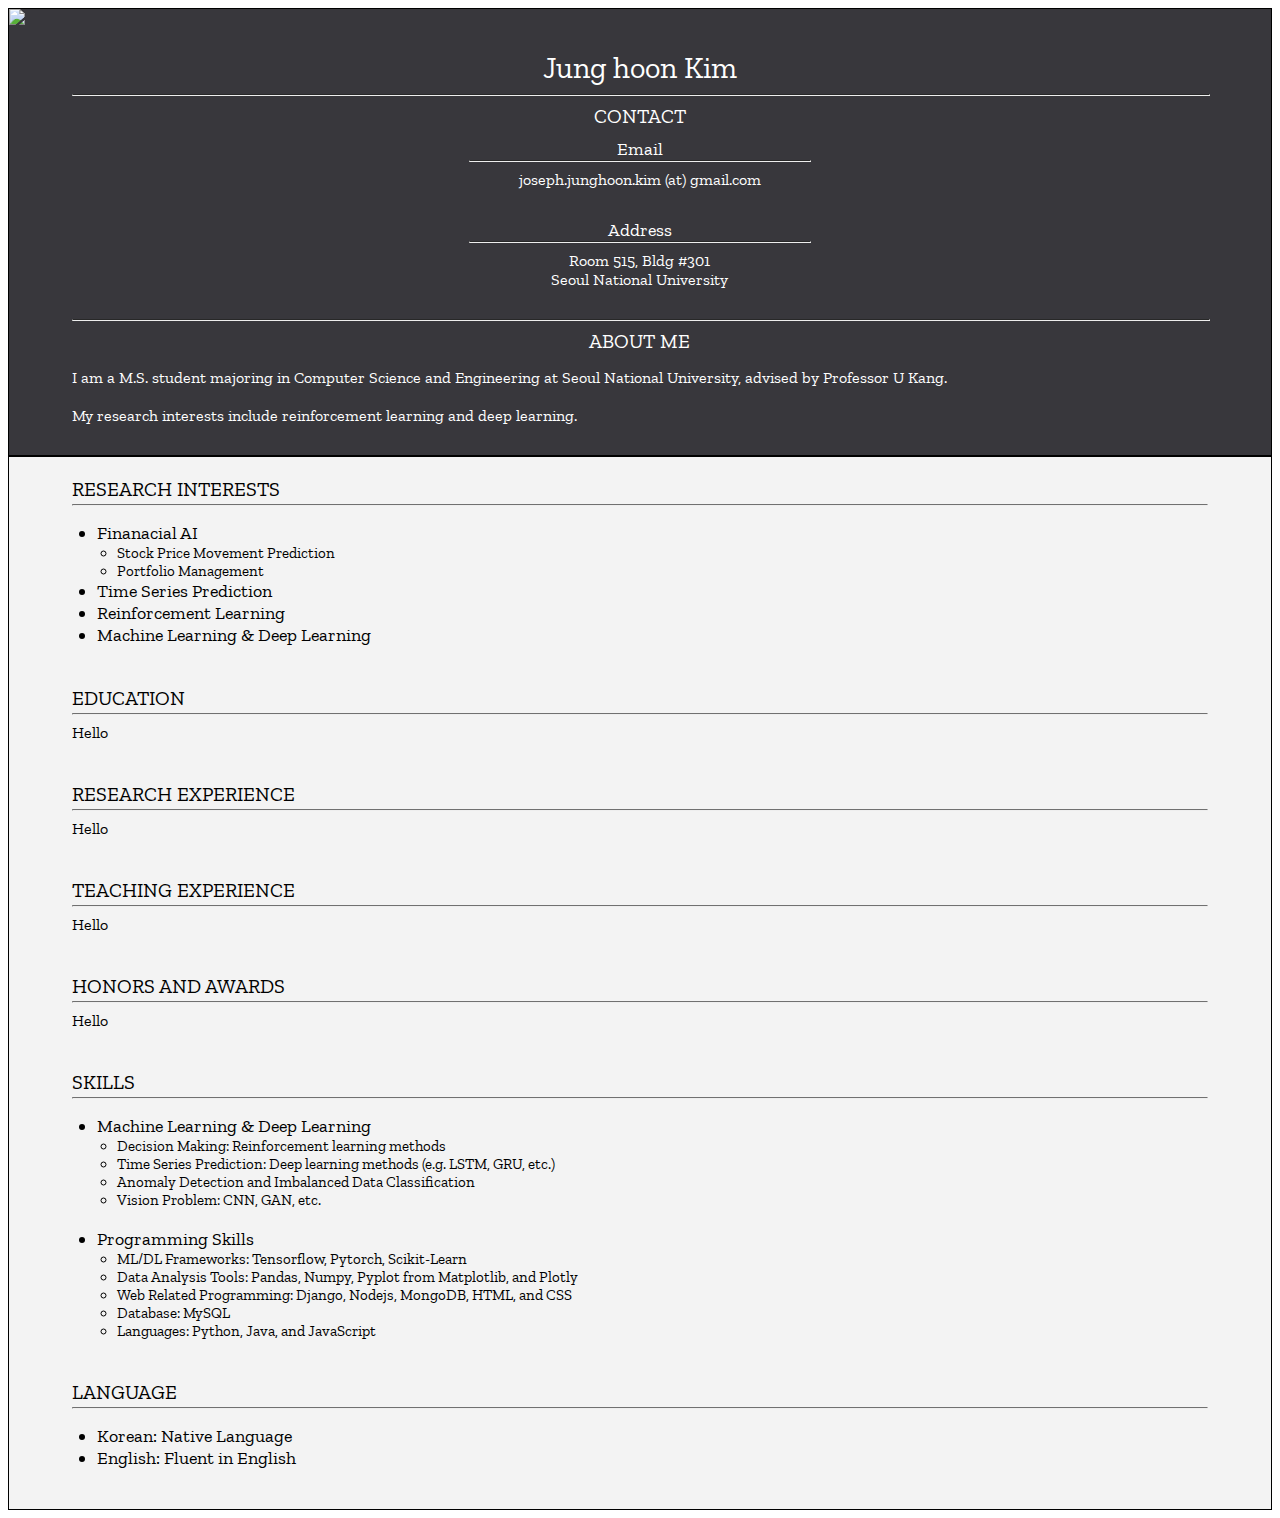
==== index.html @ f00846be "Add main contents" ====
<!DOCTYPE html>
<html lang="en">
  <head>
    <!-- Required meta tags -->
    <meta charset="utf-8">
    <meta name="viewport" content="width=device-width, initial-scale=1, shrink-to-fit=no">

    <!-- Bootstrap CSS -->
    <link rel="stylesheet" href="https://stackpath.bootstrapcdn.com/bootstrap/4.5.0/css/bootstrap.min.css" integrity="sha384-9aIt2nRpC12Uk9gS9baDl411NQApFmC26EwAOH8WgZl5MYYxFfc+NcPb1dKGj7Sk" crossorigin="anonymous">
    <link rel='stylesheet' href="https://fonts.googleapis.com/css?family=Zilla+Slab">
    <link rel="stylesheet" href="index.css">
    <title>Jung hoon Kim</title>
  </head>
  <body>
    <div class="container body-main">
        <div class='row justify-content-center'>
            <div class="col-md-4 profile">
                <img src='images/me.png' class="profile-pic">

                <div class='profile-content'>
                    <div class="profile-name">Jung hoon Kim</div>

                    <hr class='profile-big-hor'>
                    <div class="profile-topic">CONTACT</div>

                    <div class="profile-sub-topic">
                        Email
                    </div>
                    <hr class="profile-sm-hor">
                    <div class="profile-sub-topic-content">
                        joseph.junghoon.kim (at) gmail.com
                    </div>

                    <div class="profile-sub-topic">
                        Address
                    </div>
                    <hr class="profile-sm-hor">
                    <div class="profile-sub-topic-content">
                        Room 515, Bldg #301 <br>
                        Seoul National University
                    </div>
    
    
                    <hr class='profile-big-hor'>
                    <div class="profile-topic">ABOUT ME</div>
                    <div class="profile-sub-topic-content profile-about-content">
                        I am a M.S. student majoring in Computer Science and Engineering at Seoul National University, advised by Professor U Kang.
                        <br><br>
                        My research interests include reinforcement learning and deep learning.
                    </div>
                </div>
            </div>

            <div class="col-md-7 right">
                <div class="right-main">
                    <div class="main-item">
                        <div class="main-topic">RESEARCH INTERESTS</div>
                        <hr class="main-hor">
                        <div class="main-content">
                            <ul class="main-bullet">
                                <li class='main-bullet-sub-topic'>Finanacial AI</li>
                                <ul class="main-bullet-sub">
                                    <li>Stock Price Movement Prediction</li>
                                    <li>Portfolio Management</li>
                                </ul>
                                <li class='main-bullet-sub-topic'>Time Series Prediction</li>
                                <li class='main-bullet-sub-topic'>Reinforcement Learning</li>
                                <li class='main-bullet-sub-topic'>Machine Learning & Deep Learning</li>
                            </ul>
                        </div>
                    </div>

                    <div class="main-item">
                        <div class="main-topic">EDUCATION</div>
                        <hr class="main-hor">
                        <div class="main-content">
                            Hello
                        </div>
                    </div>

                    <div class="main-item">
                        <div class="main-topic">RESEARCH EXPERIENCE</div>
                        <hr class="main-hor">
                        <div class="main-content">
                            Hello
                        </div>
                    </div>

                    <div class="main-item">
                        <div class="main-topic">TEACHING EXPERIENCE</div>
                        <hr class="main-hor">
                        <div class="main-content">
                            Hello
                        </div>
                    </div>

                    <div class="main-item">
                        <div class="main-topic">HONORS AND AWARDS</div>
                        <hr class="main-hor">
                        <div class="main-content">
                            Hello
                        </div>
                    </div>

                    <div class="main-item">
                        <div class="main-topic">SKILLS</div>
                        <hr class="main-hor">
                        <div class="main-content">
                            <ul class="main-bullet">
                                <li class='main-bullet-sub-topic'>Machine Learning & Deep Learning</li>
                                <ul class="main-bullet-sub">
                                    <li>Decision Making: Reinforcement learning methods</li>
                                    <li>Time Series Prediction: Deep learning methods (e.g. LSTM, GRU, etc.)</li>
                                    <li>Anomaly Detection and Imbalanced Data Classification</li>
                                    <li>Vision Problem: CNN, GAN, etc.</li>
                                </ul>
                                <br>
                                <li class='main-bullet-sub-topic'>Programming Skills</li>
                                <ul class="main-bullet-sub">
                                    <li>ML/DL Frameworks: Tensorflow, Pytorch, Scikit-Learn</li>
                                    <li>Data Analysis Tools: Pandas, Numpy, Pyplot from Matplotlib, and Plotly</li>
                                    <li>Web Related Programming: Django, Nodejs, MongoDB, HTML, and CSS</li>
                                    <li>Database: MySQL</li>
                                    <li>Languages: Python, Java, and JavaScript</li>
                                </ul>
                            </ul>
                        </div>
                    </div>

                    <div class="main-item">
                        <div class="main-topic">LANGUAGE</div>
                        <hr class="main-hor">
                        <div class="main-content">
                            <ul class="main-bullet">
                                <li class='main-bullet-sub-topic'>Korean: Native Language</li>
                                <li class='main-bullet-sub-topic'>English: Fluent in English</li>
                            </ul>
                        </div>
                    </div>
                </div>
            </div>
        </div>
    </div>
    <!-- Optional JavaScript -->
    <!-- jQuery first, then Popper.js, then Bootstrap JS -->
    <script src="https://code.jquery.com/jquery-3.5.1.slim.min.js" integrity="sha384-DfXdz2htPH0lsSSs5nCTpuj/zy4C+OGpamoFVy38MVBnE+IbbVYUew+OrCXaRkfj" crossorigin="anonymous"></script>
    <script src="https://cdn.jsdelivr.net/npm/popper.js@1.16.0/dist/umd/popper.min.js" integrity="sha384-Q6E9RHvbIyZFJoft+2mJbHaEWldlvI9IOYy5n3zV9zzTtmI3UksdQRVvoxMfooAo" crossorigin="anonymous"></script>
    <script src="https://stackpath.bootstrapcdn.com/bootstrap/4.5.0/js/bootstrap.min.js" integrity="sha384-OgVRvuATP1z7JjHLkuOU7Xw704+h835Lr+6QL9UvYjZE3Ipu6Tp75j7Bh/kR0JKI" crossorigin="anonymous"></script>
  </body>
</html>
---- index.css ----
.profile, .right{
    border-style: solid;
    border-color: black;
    border-width: 1px;
}


body{
    font-family: 'Zilla Slab';
}


/* ------------ Profile ------------ */
.profile{
    background-color: #38373C;
}

.profile-big-hor{
    border-top-color: rgb(124, 124, 124);
    width: 100%;
}

.profile-sm-hor{
    border-top-color: rgb(124, 124, 124);
    width: 30%;
    margin-top: 0px;
    margin-bottom: 8px;
}

.profile-pic{
    display: block;
    margin-left: auto;
    margin-right: auto;
    width: 100%;
}

.profile-content{
    color:white;
    width: 90%;
    margin-left: auto;
    margin-right: auto;

    text-align: center;
}

.profile-name{
    margin-top: 25px;
    font-size: 30px;
    text-align: center;
}

.profile-topic{
    font-size: 20px;
}

.profile-sub-topic{
    margin-top: 10px;
    font-size: 18px;
}

.profile-sub-topic-content{
    margin-bottom: 30px;
}

.profile-about-content{
    margin-top: 15px;
    text-align: left;
}


/* ------------- Main Content -------------- */
.right{
    background-color: #f3f3f3;
}

.right-main{
    width: 90%;
    display: block;
    margin-left: auto;
    margin-right: auto;
    margin-top: 20px;
}

.main-item{
    margin-bottom: 40px;
}

.main-topic{
    font-size: 20px;
}

.main-bullet{
    padding-left: 25px;
}

.main-bullet-sub-topic{
    font-size: 18px;
}

.main-bullet-sub{
    padding-left: 20px;
    font-size: 15px;
}

.main-hor{
    border-top-color: rgb(196, 196, 196);
    margin-top: 3px;
}
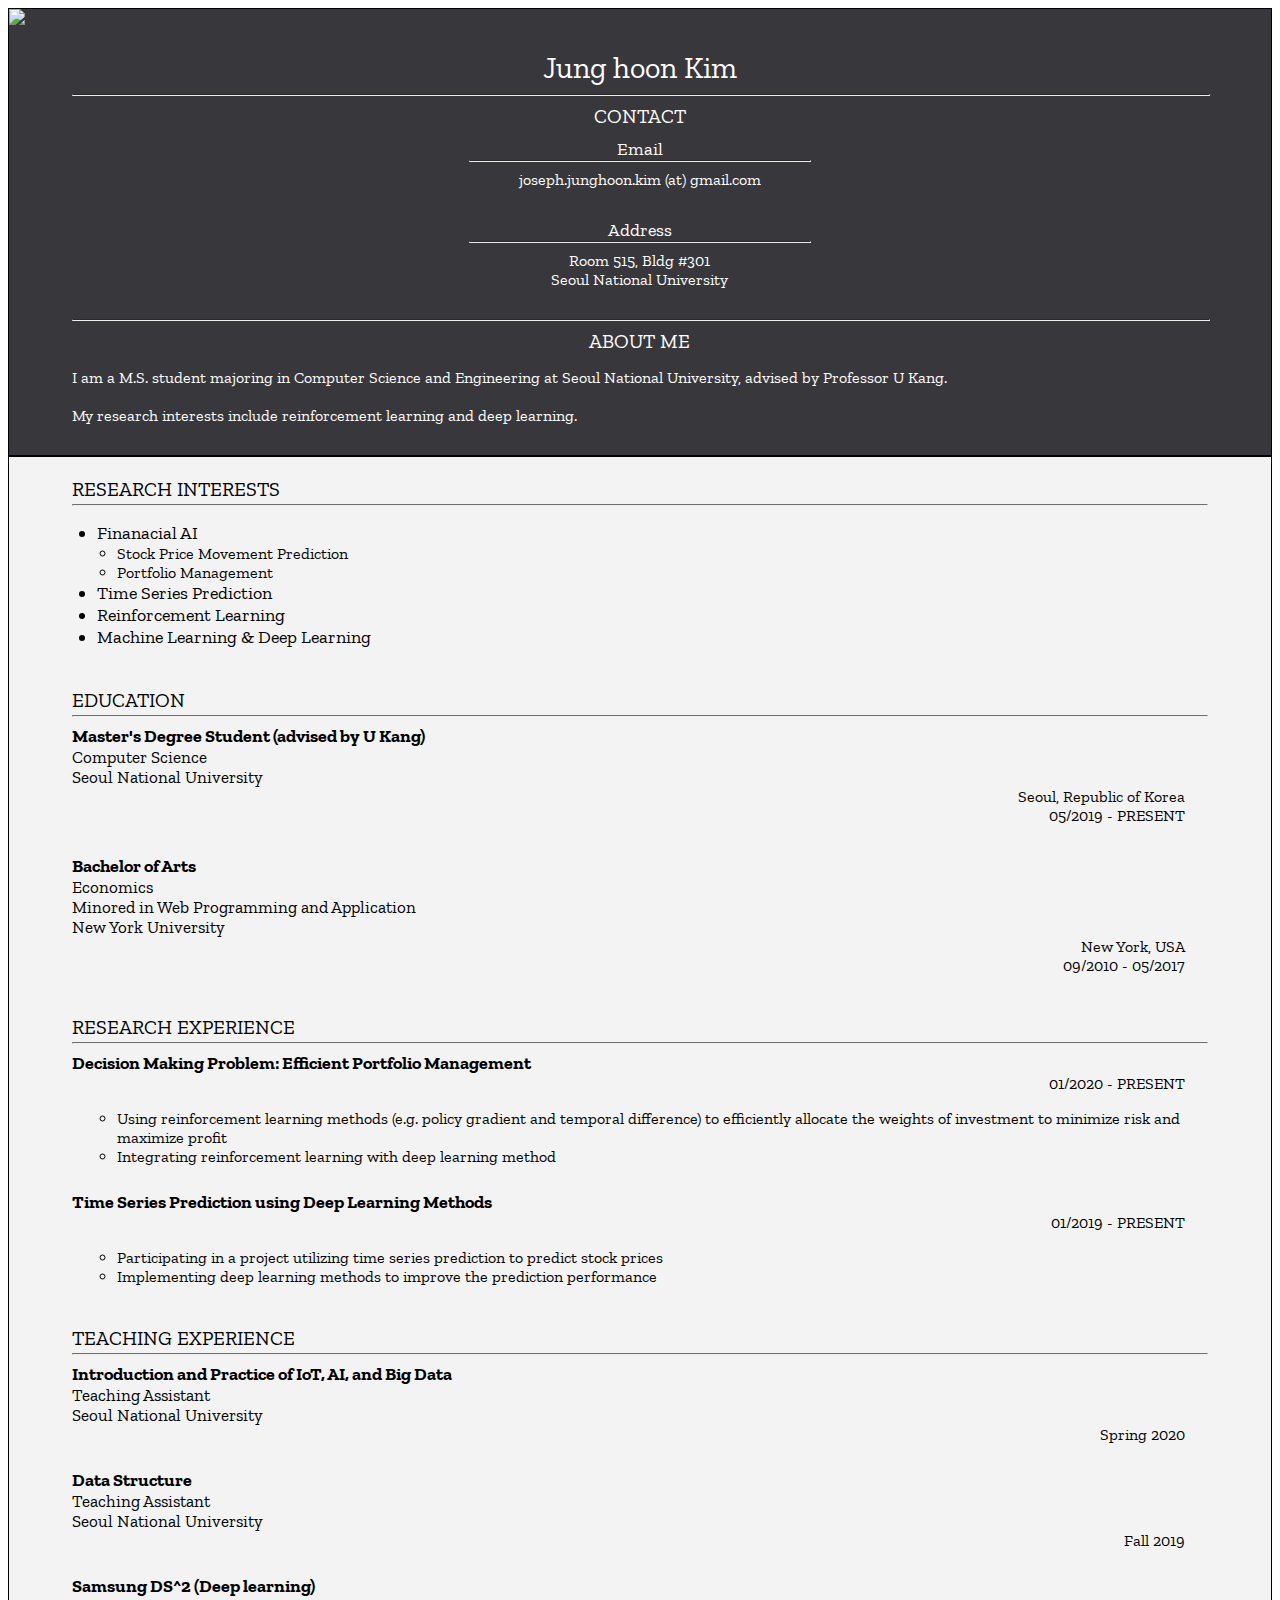
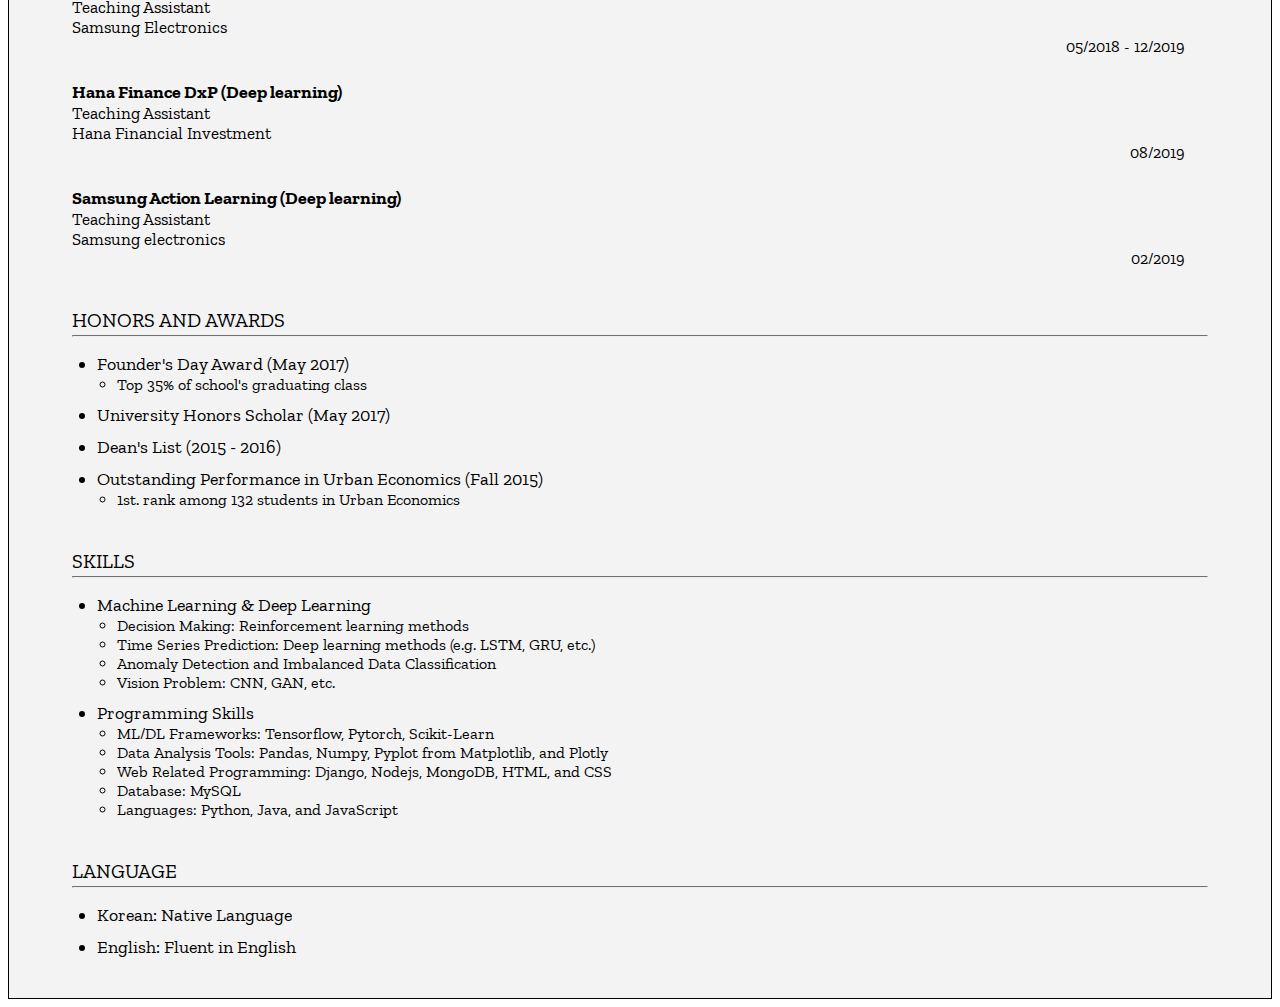
==== commit 20579beb: "Add others" ====
--- a/index.html
+++ b/index.html
@@ -51,7 +51,7 @@
                 </div>
             </div>
 
-            <div class="col-md-7 right">
+            <div class="col-md-8 right">
                 <div class="right-main">
                     <div class="main-item">
                         <div class="main-topic">RESEARCH INTERESTS</div>
@@ -74,7 +74,33 @@
                         <div class="main-topic">EDUCATION</div>
                         <hr class="main-hor">
                         <div class="main-content">
-                            Hello
+                            <div class="row">
+                                <div class="col-7 education-left">
+                                    <div class="main-bullet-sub-topic"><strong>Master's Degree Student (advised by U Kang)</strong> </div>
+                                    Computer Science
+                                    <br>
+                                    Seoul National University
+                                </div>
+                                <div class="col-5 education-right main-bullet-sub">
+                                    Seoul, Republic of Korea <br>
+                                    05/2019 - PRESENT
+                                </div>
+                            </div>
+
+                            <div class="row education-space">
+                                <div class="col-7 education-left">
+                                    <div class="main-bullet-sub-topic"><strong>Bachelor of Arts</strong></div>
+                                    Economics
+                                    <br>
+                                    Minored in Web Programming and Application
+                                    <br>
+                                    New York University
+                                </div>
+                                <div class="col-5 education-right main-bullet-sub">
+                                    New York, USA <br>
+                                    09/2010 - 05/2017
+                                </div>
+                            </div>
                         </div>
                     </div>
 
@@ -82,7 +108,37 @@
                         <div class="main-topic">RESEARCH EXPERIENCE</div>
                         <hr class="main-hor">
                         <div class="main-content">
-                            Hello
+                            <div class="row">
+                                <div class="col-9 research-left main-bullet-sub-topic">
+                                    <strong>Decision Making Problem: Efficient Portfolio Management</strong>
+                                </div>
+                                <div class="col-3 research-right">
+                                    01/2020 - PRESENT
+                                </div>
+                            </div>
+                            <ul class="main-bullet">
+                                <ul class="main-bullet-sub">
+                                    <li>Using reinforcement learning methods (e.g. policy gradient and temporal difference)
+                                        to efficiently allocate the weights of investment to minimize risk and maximize profit
+                                    </li>
+                                    <li>Integrating reinforcement learning with deep learning method</li>
+                                </ul>
+                            </ul>
+
+                            <div class="row research-space">
+                                <div class="col-9 research-left main-bullet-sub-topic">
+                                    <strong>Time Series Prediction using Deep Learning Methods</strong>
+                                </div>
+                                <div class="col-3 research-right">
+                                    01/2019 - PRESENT
+                                </div>
+                            </div>
+                            <ul class="main-bullet">
+                                <ul class="main-bullet-sub">
+                                    <li>Participating in a project utilizing time series prediction to predict stock prices</li>
+                                    <li>Implementing deep learning methods to improve the prediction performance</li>
+                                </ul>
+                            </ul>
                         </div>
                     </div>
 
@@ -90,7 +146,76 @@
                         <div class="main-topic">TEACHING EXPERIENCE</div>
                         <hr class="main-hor">
                         <div class="main-content">
-                            Hello
+                            <div class="row">
+                                <div class="col-9 teaching-left">
+                                    <div class="main-bullet-sub-topic"><strong>Introduction and Practice of IoT, AI, and Big Data</strong></div>
+                                    <div>
+                                        Teaching Assistant
+                                        <br>
+                                        Seoul National University
+                                    </div>
+                                </div>
+                                <div class="col-3 teaching-right">
+                                    Spring 2020
+                                </div>
+                            </div>
+
+                            <div class="row teaching-space">
+                                <div class="col-9 teaching-left">
+                                    <div class="main-bullet-sub-topic"><strong>Data Structure</strong></div>
+                                    <div>
+                                        Teaching Assistant
+                                        <br>
+                                        Seoul National University
+                                    </div>
+                                </div>
+                                <div class="col-3 teaching-right">
+                                    Fall 2019
+                                </div>
+                            </div>
+
+                            <div class="row teaching-space">
+                                <div class="col-9 teaching-left">
+                                    <div class="main-bullet-sub-topic"><strong>Samsung DS^2 (Deep learning)</strong></div>
+                                    <div>
+                                        Teaching Assistant
+                                        <br>
+                                        Samsung Electronics
+                                    </div>
+                                </div>
+                                <div class="col-3 teaching-right">
+                                    05/2018 - 12/2019
+                                </div>
+                            </div>
+
+                            <div class="row teaching-space">
+                                <div class="col-9 teaching-left">
+                                    <div class="main-bullet-sub-topic"><strong>Hana Finance DxP (Deep learning)</strong></div>
+                                    <div>
+                                        Teaching Assistant
+                                        <br>
+                                        Hana Financial Investment
+                                    </div>
+                                </div>
+                                <div class="col-3 teaching-right">
+                                    08/2019
+                                </div>
+                            </div>
+
+                            <div class="row teaching-space">
+                                <div class="col-9 teaching-left">
+                                    <div class="main-bullet-sub-topic"><strong>Samsung Action Learning (Deep learning)</strong></div>
+                                    <div>
+                                        Teaching Assistant
+                                        <br>
+                                        Samsung electronics
+                                    </div>
+                                </div>
+                                <div class="col-3 teaching-right">
+                                    02/2019
+                                </div>
+                            </div>
+
                         </div>
                     </div>
 
@@ -98,7 +223,18 @@
                         <div class="main-topic">HONORS AND AWARDS</div>
                         <hr class="main-hor">
                         <div class="main-content">
-                            Hello
+                            <ul class="main-bullet">
+                                <li class="main-bullet-sub-topic">Founder's Day Award (May 2017)</li>
+                                <ul class="main-bullet-sub">
+                                    <li>Top 35% of school's graduating class</li>
+                                </ul>
+                                <li class="main-bullet-sub-topic honors">University Honors Scholar (May 2017)</li>
+                                <li class="main-bullet-sub-topic honors">Dean's List (2015 - 2016)</li>
+                                <li class="main-bullet-sub-topic honors">Outstanding Performance in Urban Economics (Fall 2015)</li>
+                                <ul class="main-bullet-sub">
+                                    <li>1st. rank among 132 students in Urban Economics</li>
+                                </ul>
+                            </ul>
                         </div>
                     </div>
 
@@ -114,8 +250,7 @@
                                     <li>Anomaly Detection and Imbalanced Data Classification</li>
                                     <li>Vision Problem: CNN, GAN, etc.</li>
                                 </ul>
-                                <br>
-                                <li class='main-bullet-sub-topic'>Programming Skills</li>
+                                <li class='main-bullet-sub-topic honors'>Programming Skills</li>
                                 <ul class="main-bullet-sub">
                                     <li>ML/DL Frameworks: Tensorflow, Pytorch, Scikit-Learn</li>
                                     <li>Data Analysis Tools: Pandas, Numpy, Pyplot from Matplotlib, and Plotly</li>
@@ -133,7 +268,7 @@
                         <div class="main-content">
                             <ul class="main-bullet">
                                 <li class='main-bullet-sub-topic'>Korean: Native Language</li>
-                                <li class='main-bullet-sub-topic'>English: Fluent in English</li>
+                                <li class='main-bullet-sub-topic honors'>English: Fluent in English</li>
                             </ul>
                         </div>
                     </div>
--- a/index.css
+++ b/index.css
@@ -89,6 +89,10 @@
     font-size: 20px;
 }
 
+.main-content{
+    width: 98%;
+}
+
 .main-bullet{
     padding-left: 25px;
 }
@@ -97,12 +101,54 @@
     font-size: 18px;
 }
 
+.honors{
+    margin-top: 10px;
+}
+
 .main-bullet-sub{
     padding-left: 20px;
-    font-size: 15px;
+    font-size: 16px;
 }
 
 .main-hor{
     border-top-color: rgb(196, 196, 196);
     margin-top: 3px;
+}
+
+.education-left{
+    font-size: 17px;
+}
+
+.education-right{
+    text-align: right;
+    font-size: 16px;
+}
+
+.education-space{
+    margin-top: 30px;
+}
+
+.research-space{
+    margin-top: 25px;
+}
+
+.research-left{
+    text-align: left;
+}
+
+.research-right{
+    text-align: right;
+}
+
+.teaching-space{
+    margin-top: 25px;
+}
+.teaching-left{
+    text-align: left;
+    font-size: 17px;
+}
+
+.teaching-right{
+    text-align: right;
+    font-size: 16px;
 }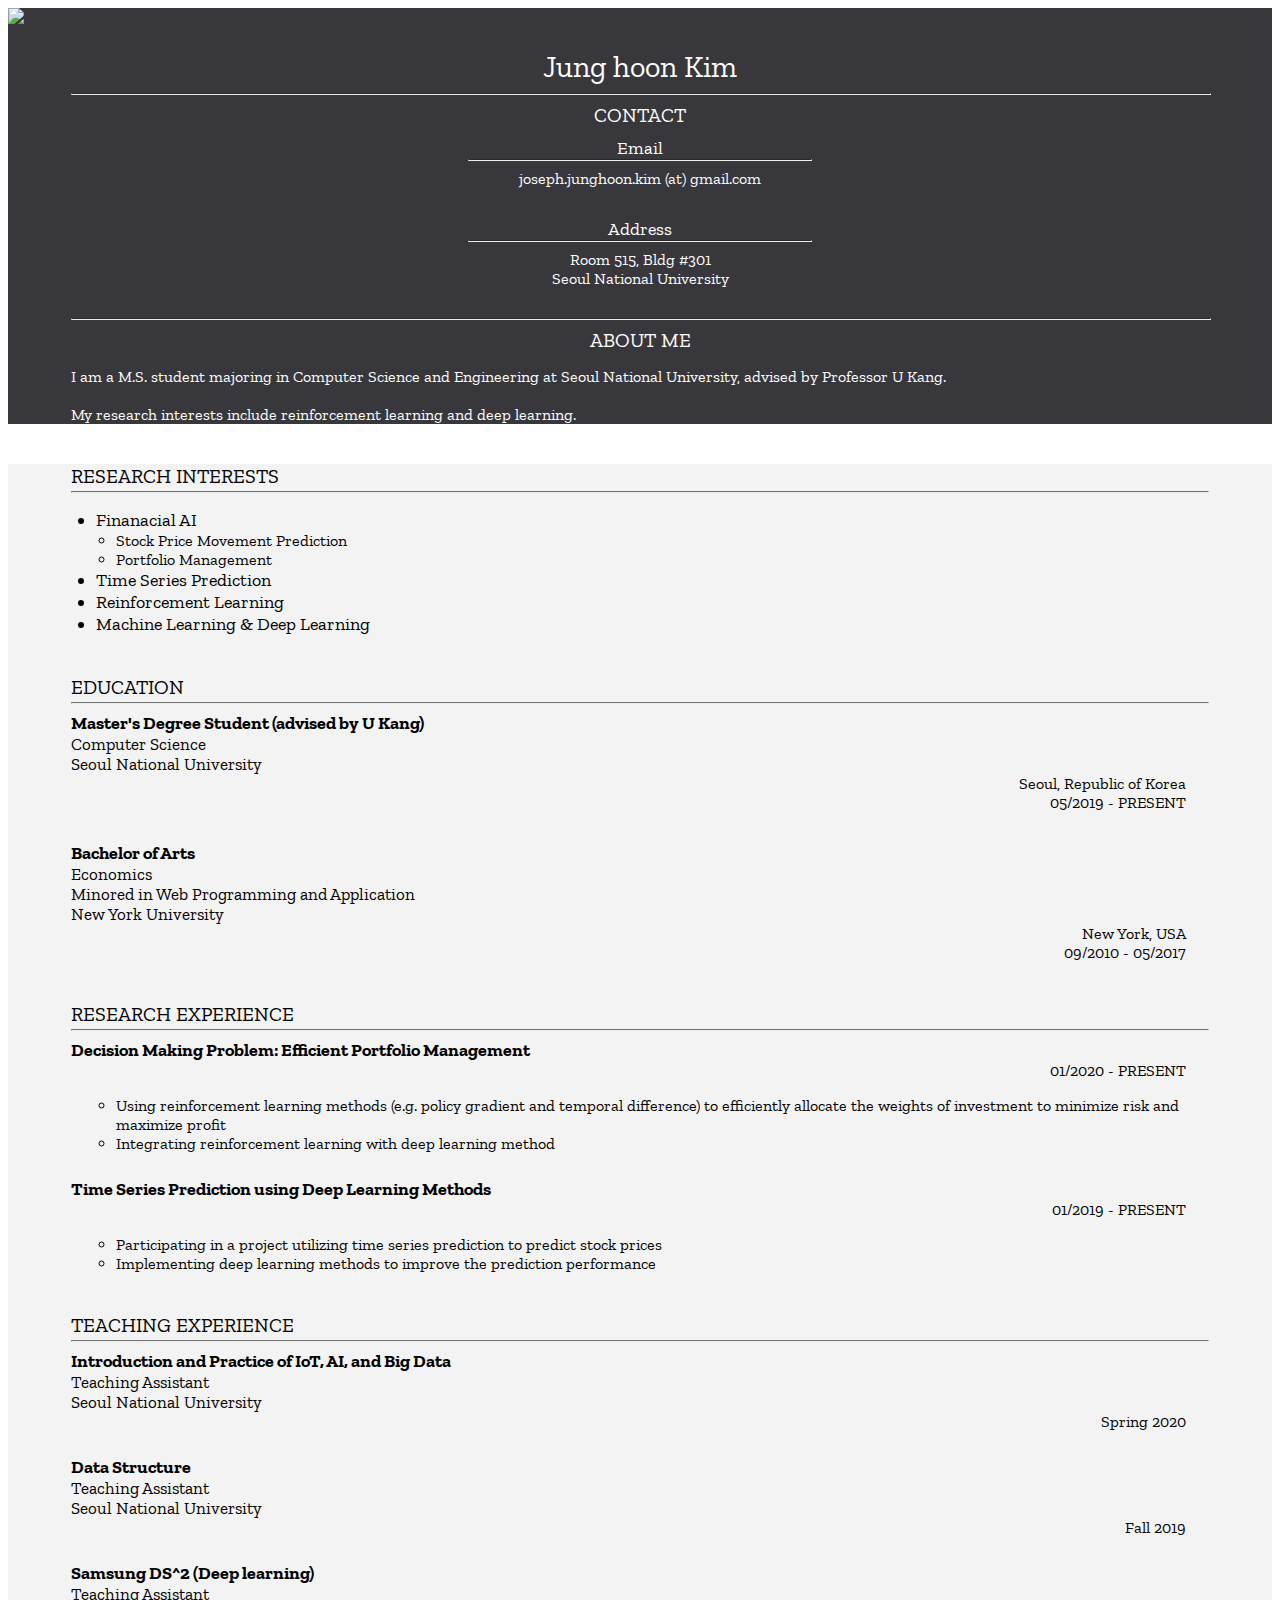
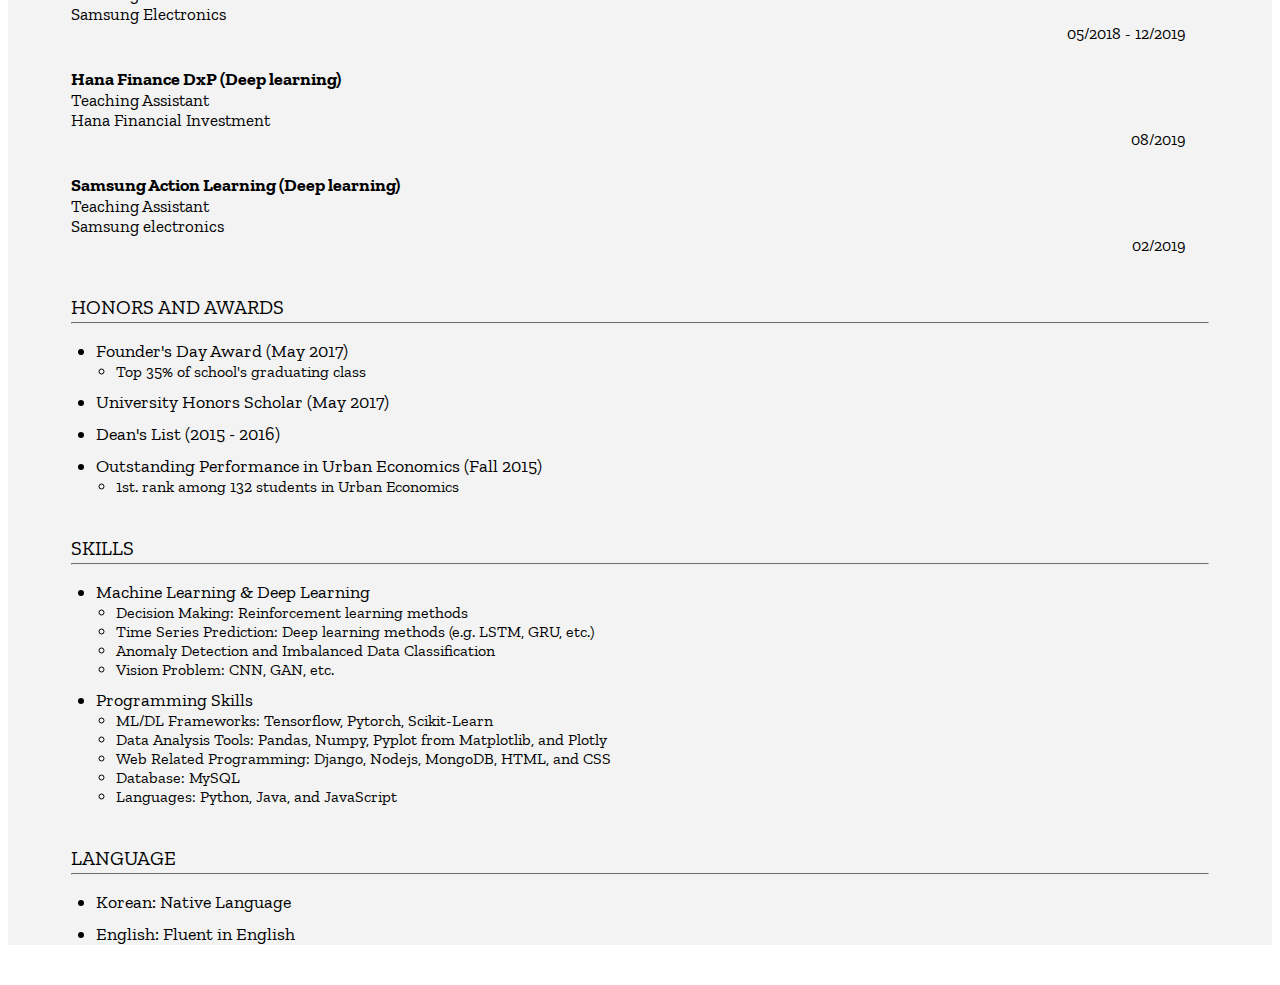
==== commit f2c6f59e: "update font" ====
--- a/index.html
+++ b/index.html
@@ -8,6 +8,7 @@
     <!-- Bootstrap CSS -->
     <link rel="stylesheet" href="https://stackpath.bootstrapcdn.com/bootstrap/4.5.0/css/bootstrap.min.css" integrity="sha384-9aIt2nRpC12Uk9gS9baDl411NQApFmC26EwAOH8WgZl5MYYxFfc+NcPb1dKGj7Sk" crossorigin="anonymous">
     <link rel='stylesheet' href="https://fonts.googleapis.com/css?family=Zilla+Slab">
+    <link href='//spoqa.github.io/spoqa-han-sans/css/SpoqaHanSans-kr.css' rel='stylesheet' type='text/css'>
     <link rel="stylesheet" href="index.css">
     <title>Jung hoon Kim</title>
   </head>
--- a/index.css
+++ b/index.css
@@ -1,12 +1,12 @@
-.profile, .right{
+/* .profile, .right{
     border-style: solid;
     border-color: black;
     border-width: 1px;
-}
+} */
 
 
 body{
-    font-family: 'Zilla Slab';
+    font-family: 'Spoqa Han Sans', 'Zilla Slab';
 }
 
 
@@ -44,12 +44,14 @@
 }
 
 .profile-name{
+    font-family: 'Zilla Slab';
     margin-top: 25px;
     font-size: 30px;
     text-align: center;
 }
 
 .profile-topic{
+    font-family: 'Zilla Slab';
     font-size: 20px;
 }
 
@@ -78,7 +80,7 @@
     display: block;
     margin-left: auto;
     margin-right: auto;
-    margin-top: 20px;
+    margin-top: 40px;
 }
 
 .main-item{
@@ -86,6 +88,7 @@
 }
 
 .main-topic{
+    font-family: 'Zilla Slab';
     font-size: 20px;
 }
 
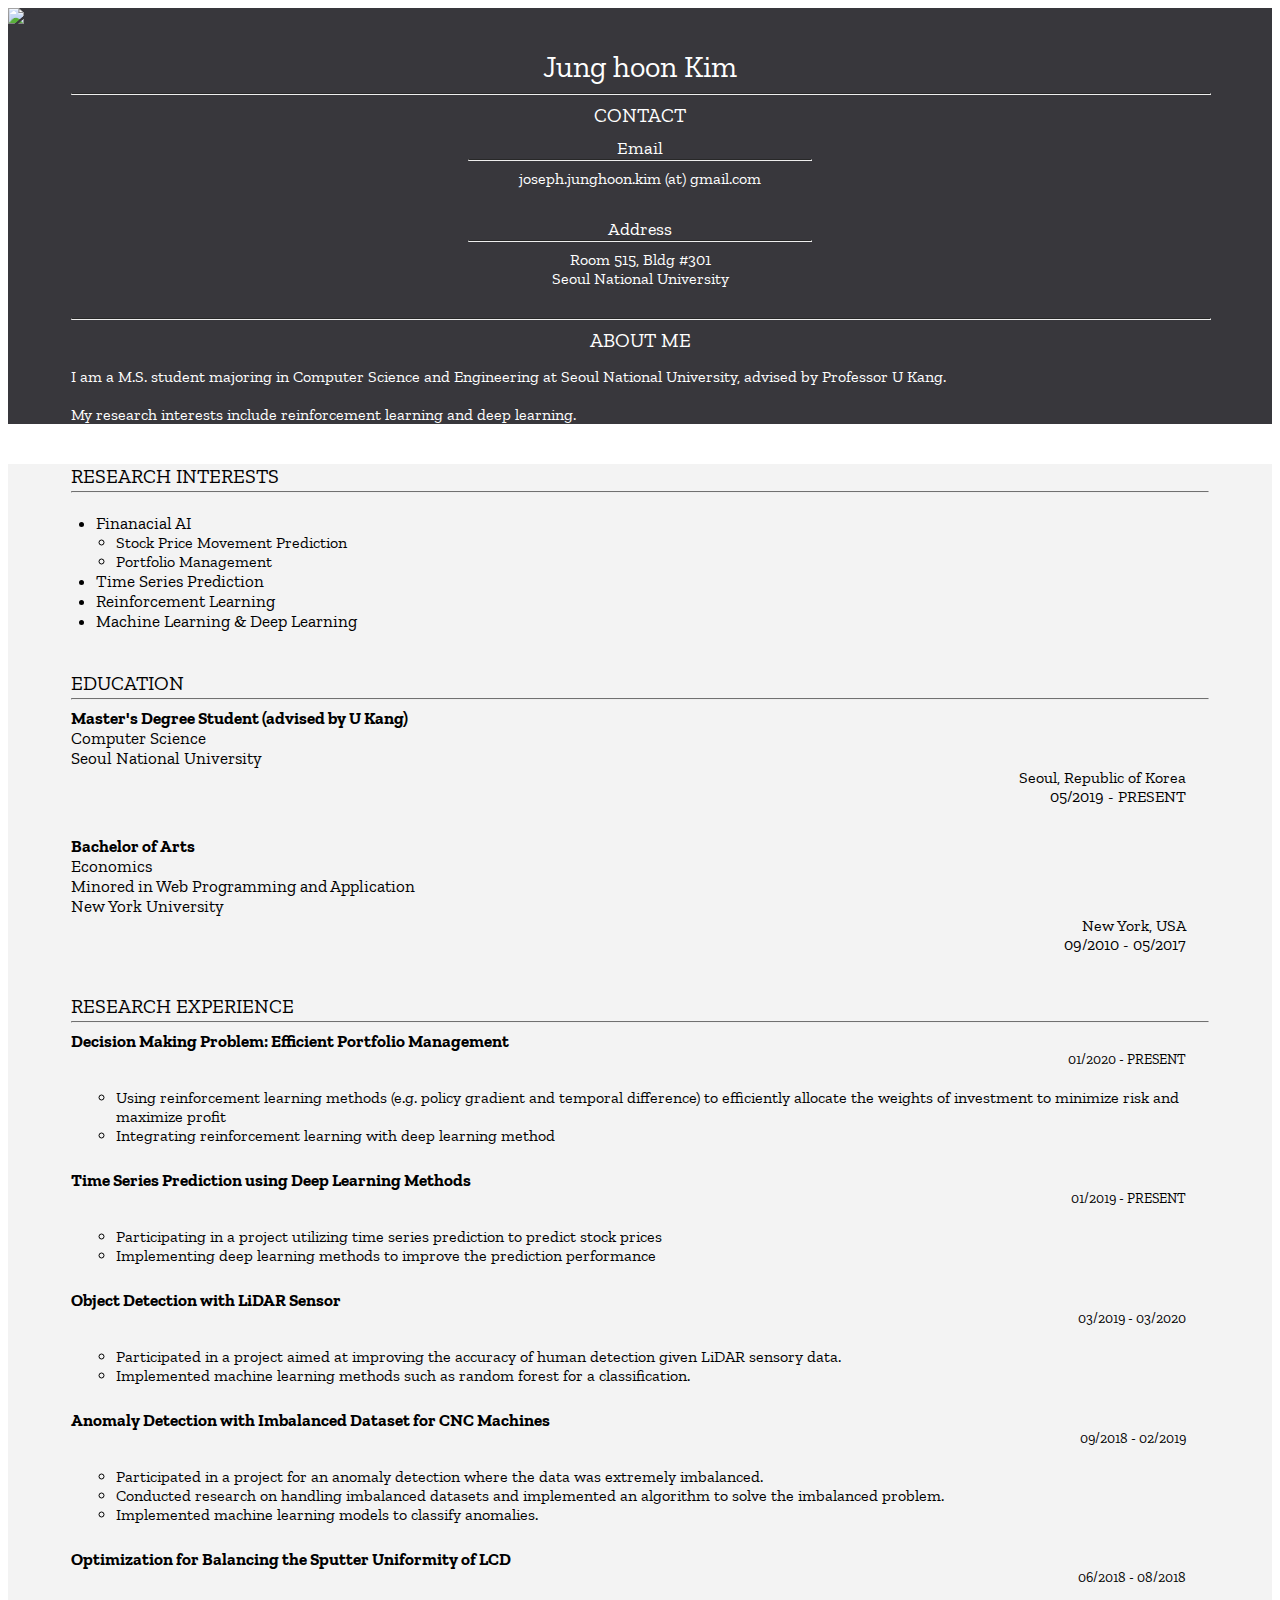
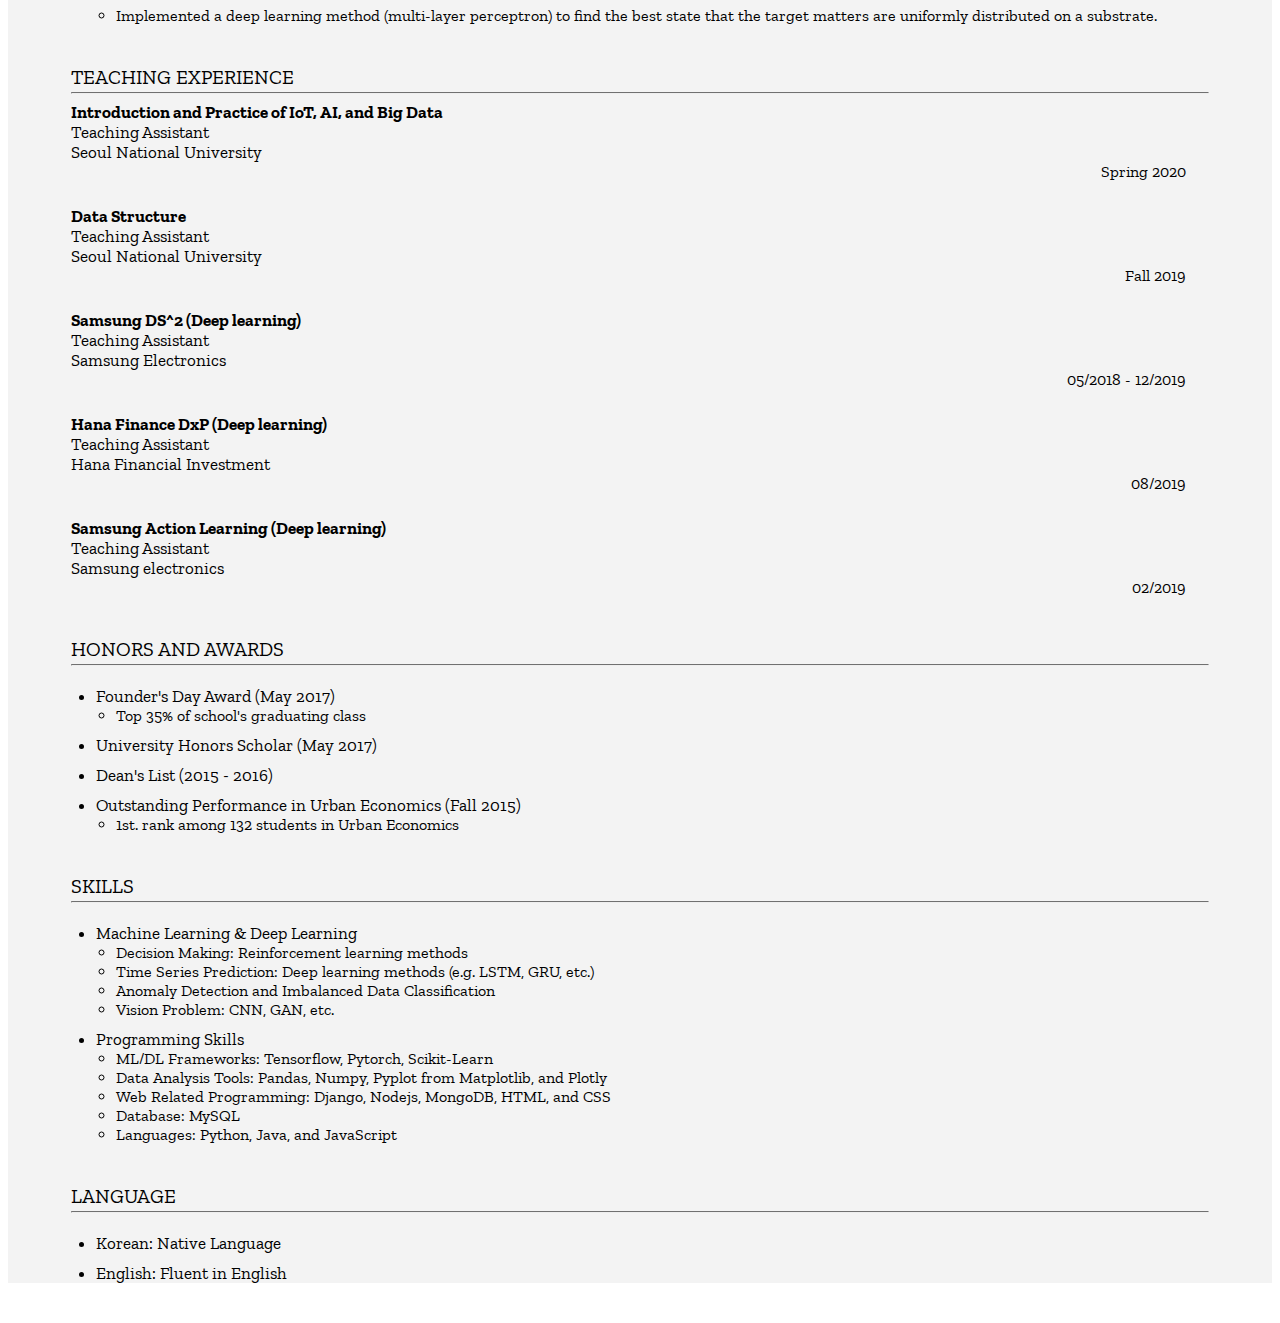
==== commit 4067bab1: "Add research experience" ====
--- a/index.html
+++ b/index.html
@@ -140,6 +140,52 @@
                                     <li>Implementing deep learning methods to improve the prediction performance</li>
                                 </ul>
                             </ul>
+
+                            <div class="row research-space">
+                                <div class="col-9 research-left main-bullet-sub-topic">
+                                    <strong>Object Detection with LiDAR Sensor</strong>
+                                </div>
+                                <div class="col-3 research-right">
+                                    03/2019 - 03/2020
+                                </div>
+                            </div>
+                            <ul class="main-bullet">
+                                <ul class="main-bullet-sub">
+                                    <li>Participated in a project aimed at improving the accuracy of human detection given LiDAR sensory data.</li>
+                                    <li>Implemented machine learning methods such as random forest for a classification.</li>
+                                </ul>
+                            </ul>
+
+                            <div class="row research-space">
+                                <div class="col-9 research-left main-bullet-sub-topic">
+                                    <strong>Anomaly Detection with Imbalanced Dataset for CNC Machines</strong>
+                                </div>
+                                <div class="col-3 research-right">
+                                    09/2018 - 02/2019
+                                </div>
+                            </div>
+                            <ul class="main-bullet">
+                                <ul class="main-bullet-sub">
+                                    <li>Participated in a project for an anomaly detection where the data was extremely imbalanced.</li>
+                                    <li>Conducted research on handling imbalanced datasets and implemented an algorithm to solve
+                                        the imbalanced problem.</li>
+                                    <li>Implemented machine learning models to classify anomalies.</li>
+                                </ul>
+                            </ul>
+
+                            <div class="row research-space">
+                                <div class="col-9 research-left main-bullet-sub-topic">
+                                    <strong>Optimization for Balancing the Sputter Uniformity of LCD</strong>
+                                </div>
+                                <div class="col-3 research-right">
+                                    06/2018 - 08/2018
+                                </div>
+                            </div>
+                            <ul class="main-bullet">
+                                <ul class="main-bullet-sub">
+                                    <li>Implemented a deep learning method (multi-layer perceptron) to find the best state that the target matters are uniformly distributed on a substrate.</li>
+                                </ul>
+                            </ul>
                         </div>
                     </div>
 
--- a/index.css
+++ b/index.css
@@ -97,11 +97,12 @@
 }
 
 .main-bullet{
+    margin-top: 20px;
     padding-left: 25px;
 }
 
 .main-bullet-sub-topic{
-    font-size: 18px;
+    font-size: 17px;
 }
 
 .honors{
@@ -141,6 +142,7 @@
 
 .research-right{
     text-align: right;
+    font-size: 14px;
 }
 
 .teaching-space{
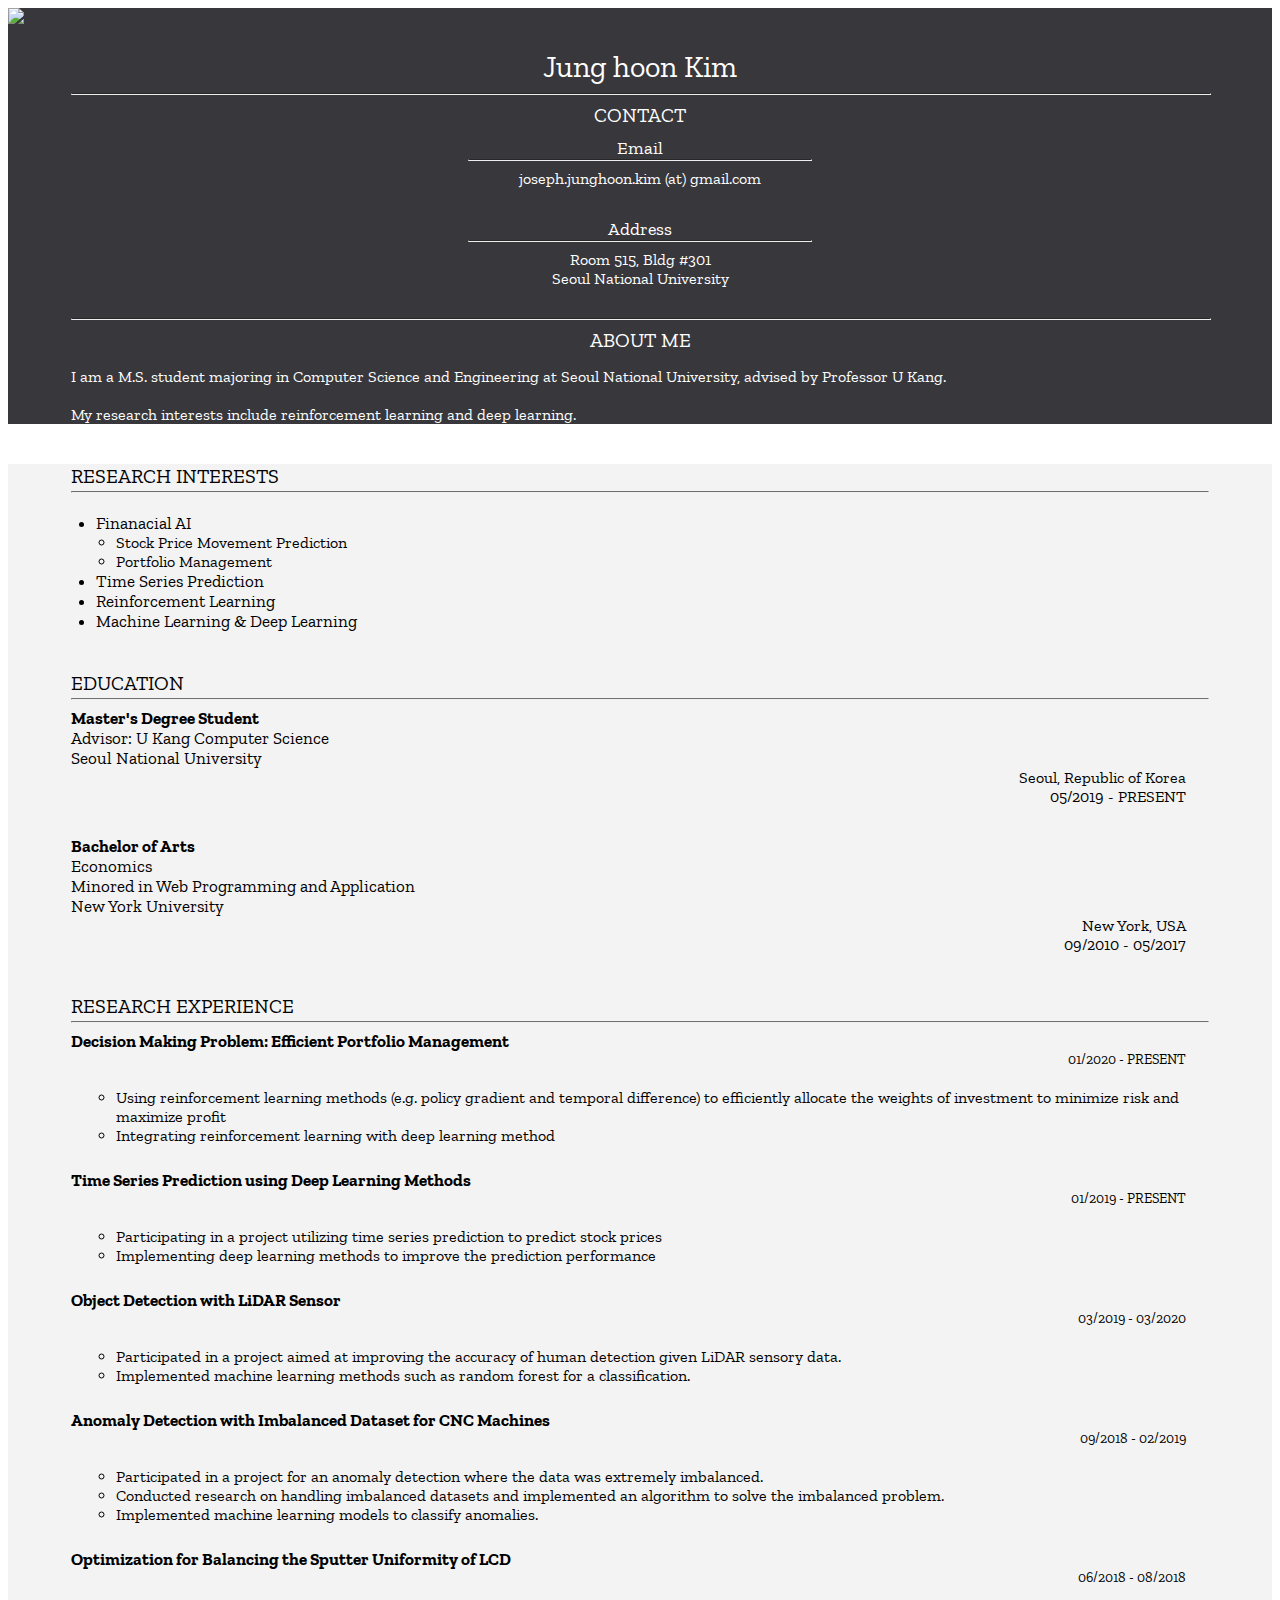
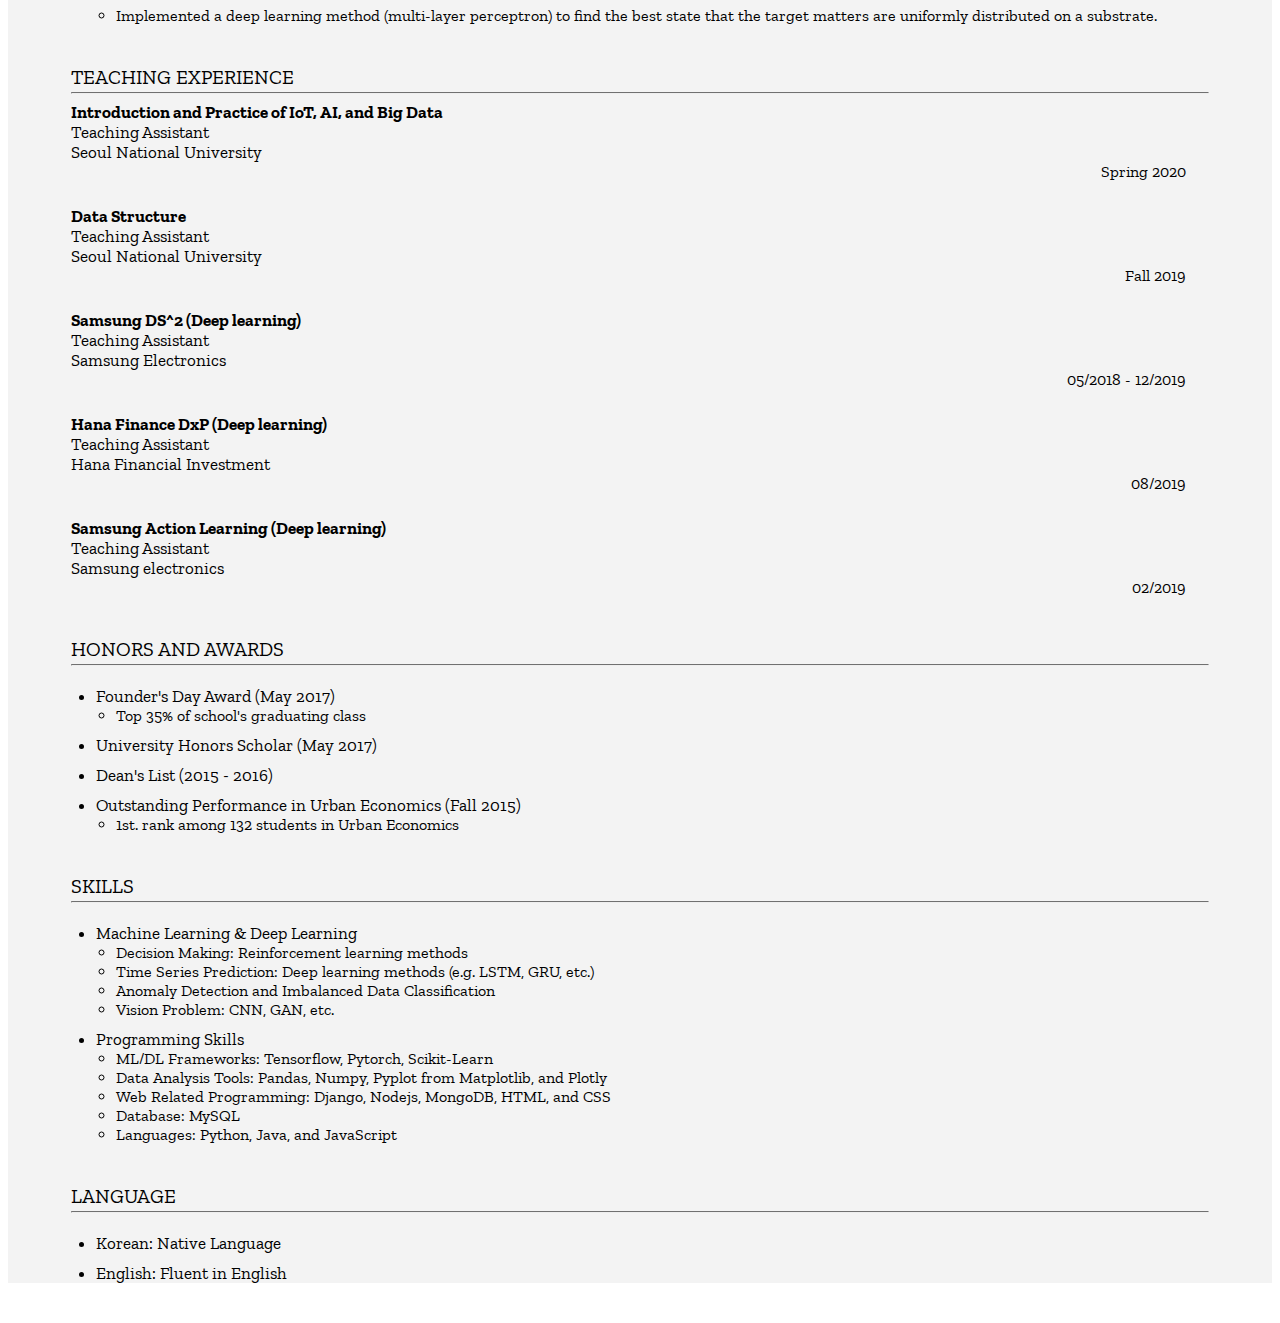
==== commit d80cc08d: "add" ====
--- a/index.html
+++ b/index.html
@@ -77,7 +77,8 @@
                         <div class="main-content">
                             <div class="row">
                                 <div class="col-7 education-left">
-                                    <div class="main-bullet-sub-topic"><strong>Master's Degree Student (advised by U Kang)</strong> </div>
+                                    <div class="main-bullet-sub-topic"><strong>Master's Degree Student</strong> </div>
+                                    Advisor: U Kang
                                     Computer Science
                                     <br>
                                     Seoul National University
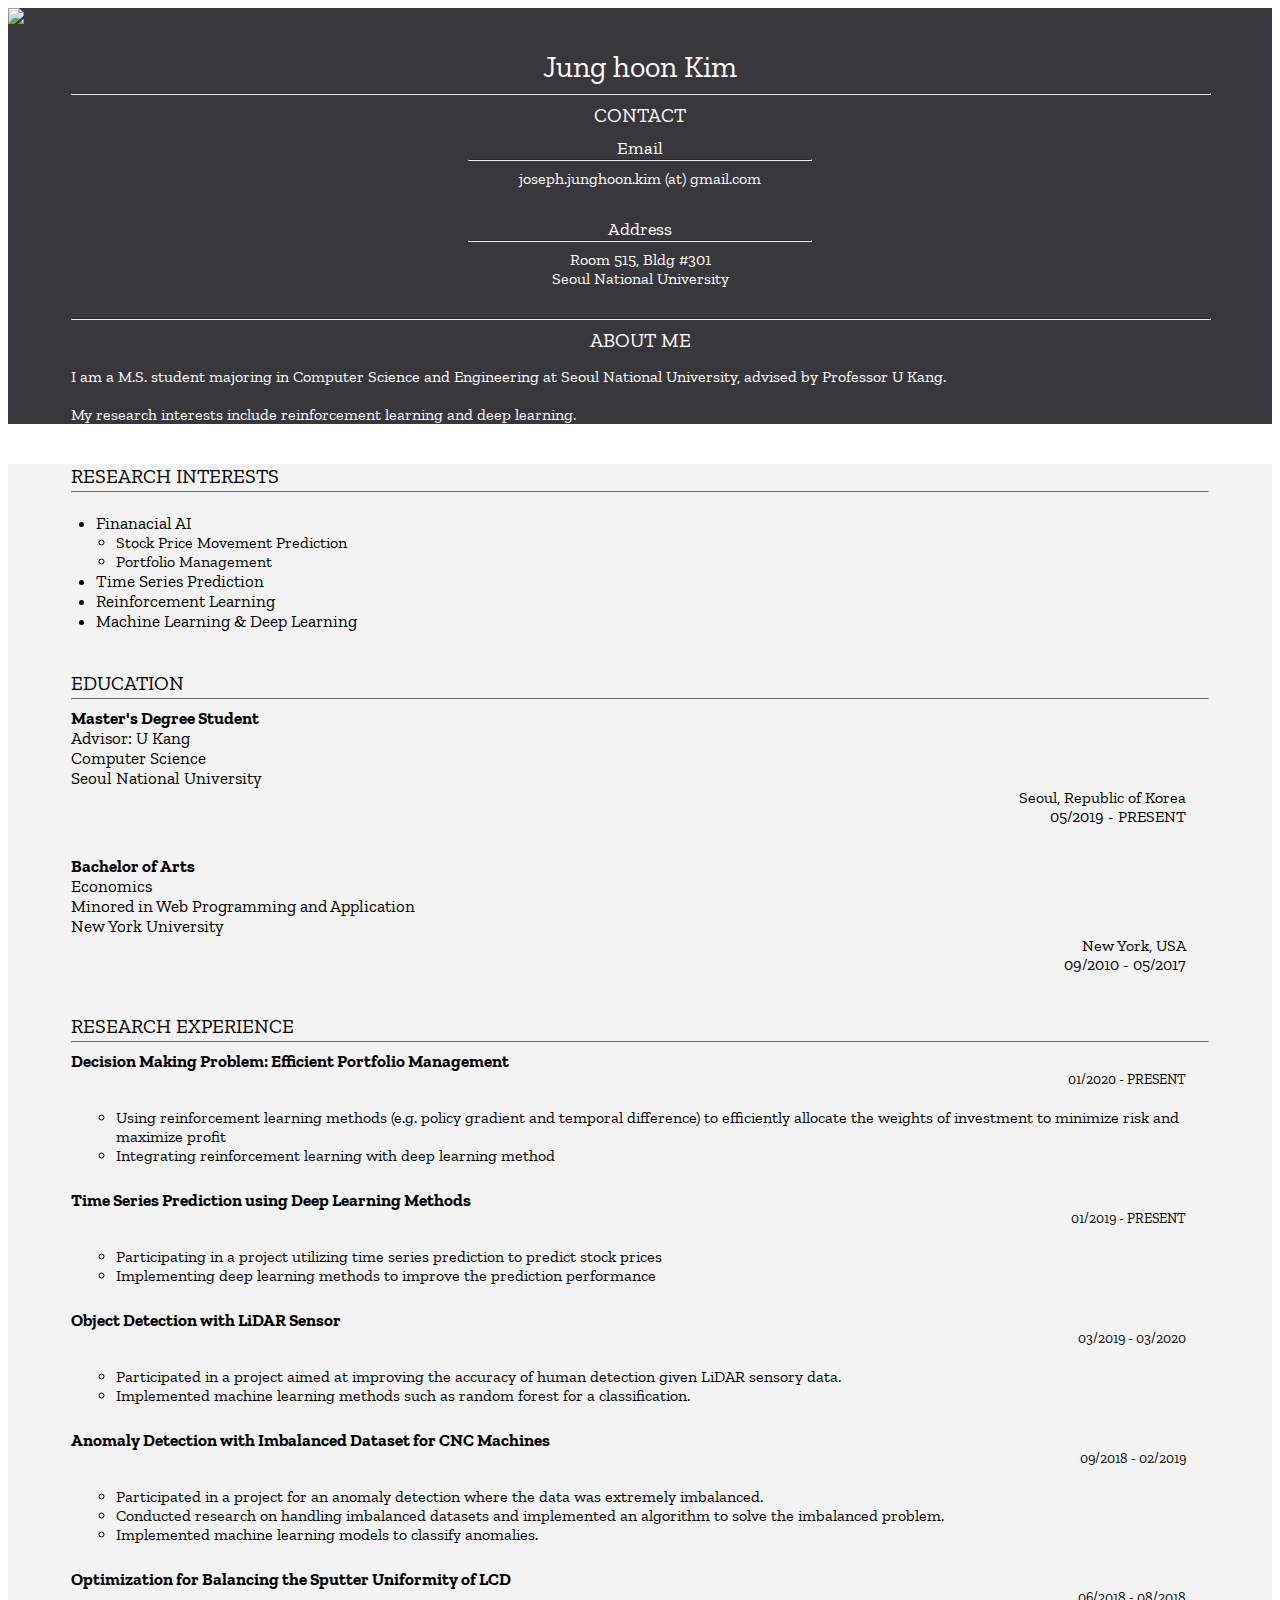
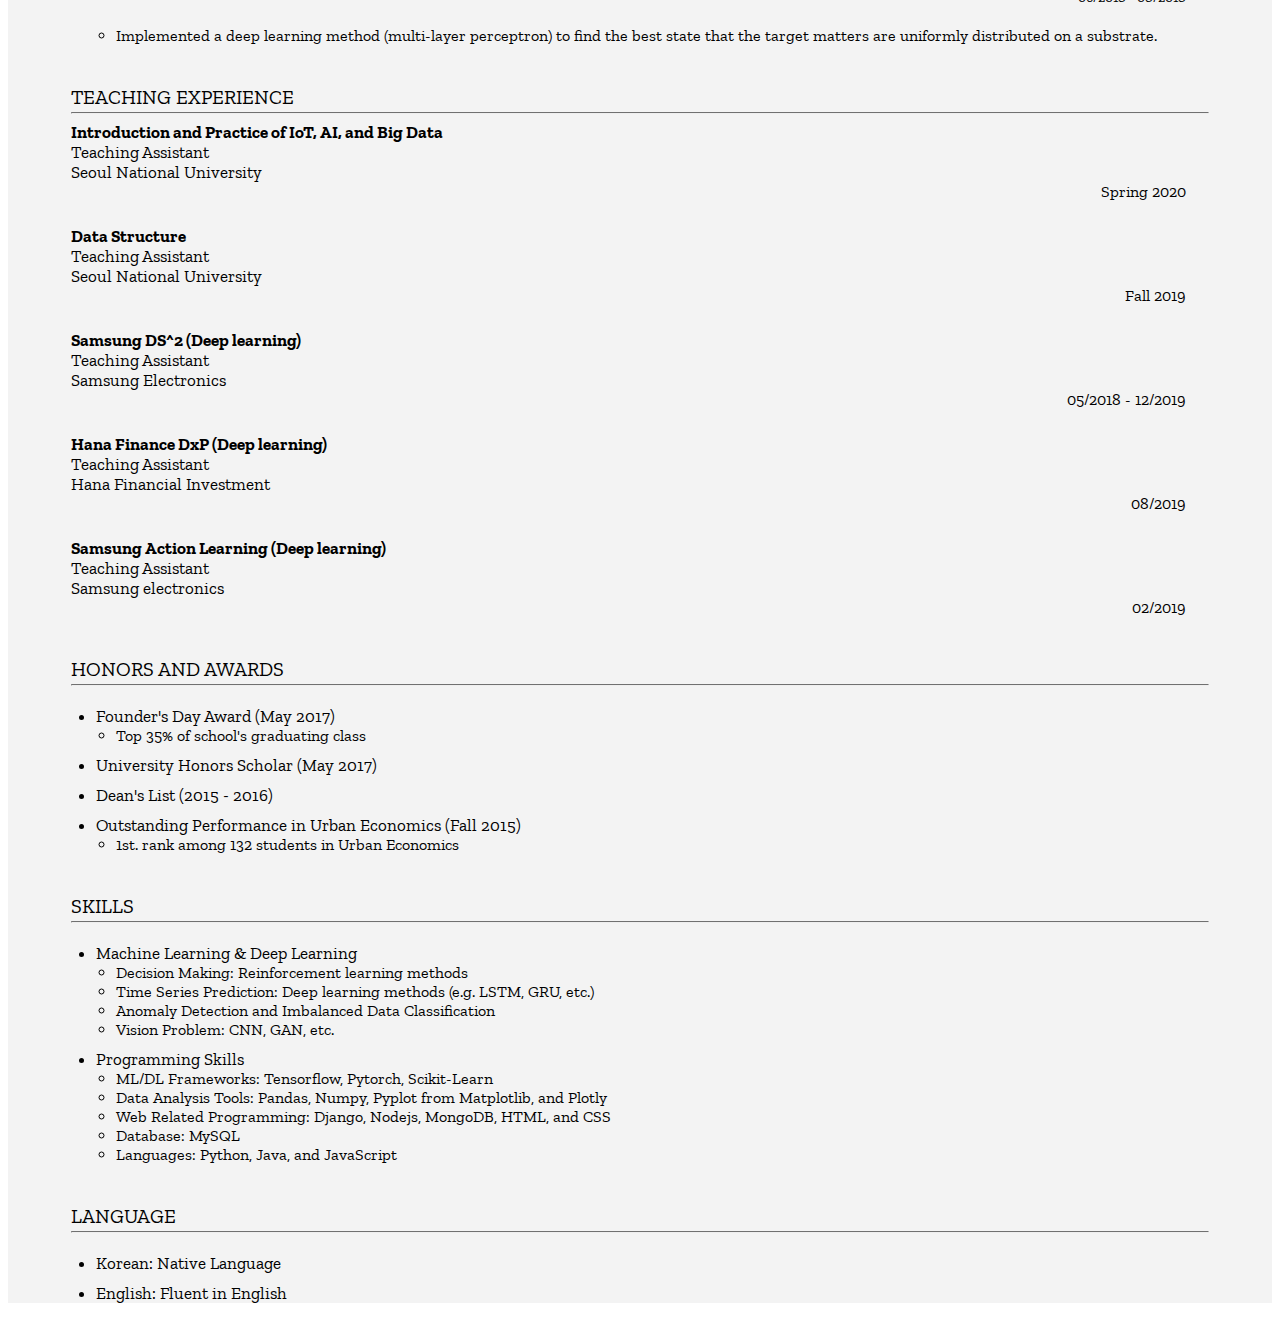
==== commit 071b08a1: "Add" ====
--- a/index.html
+++ b/index.html
@@ -79,6 +79,7 @@
                                 <div class="col-7 education-left">
                                     <div class="main-bullet-sub-topic"><strong>Master's Degree Student</strong> </div>
                                     Advisor: U Kang
+                                    <br>
                                     Computer Science
                                     <br>
                                     Seoul National University
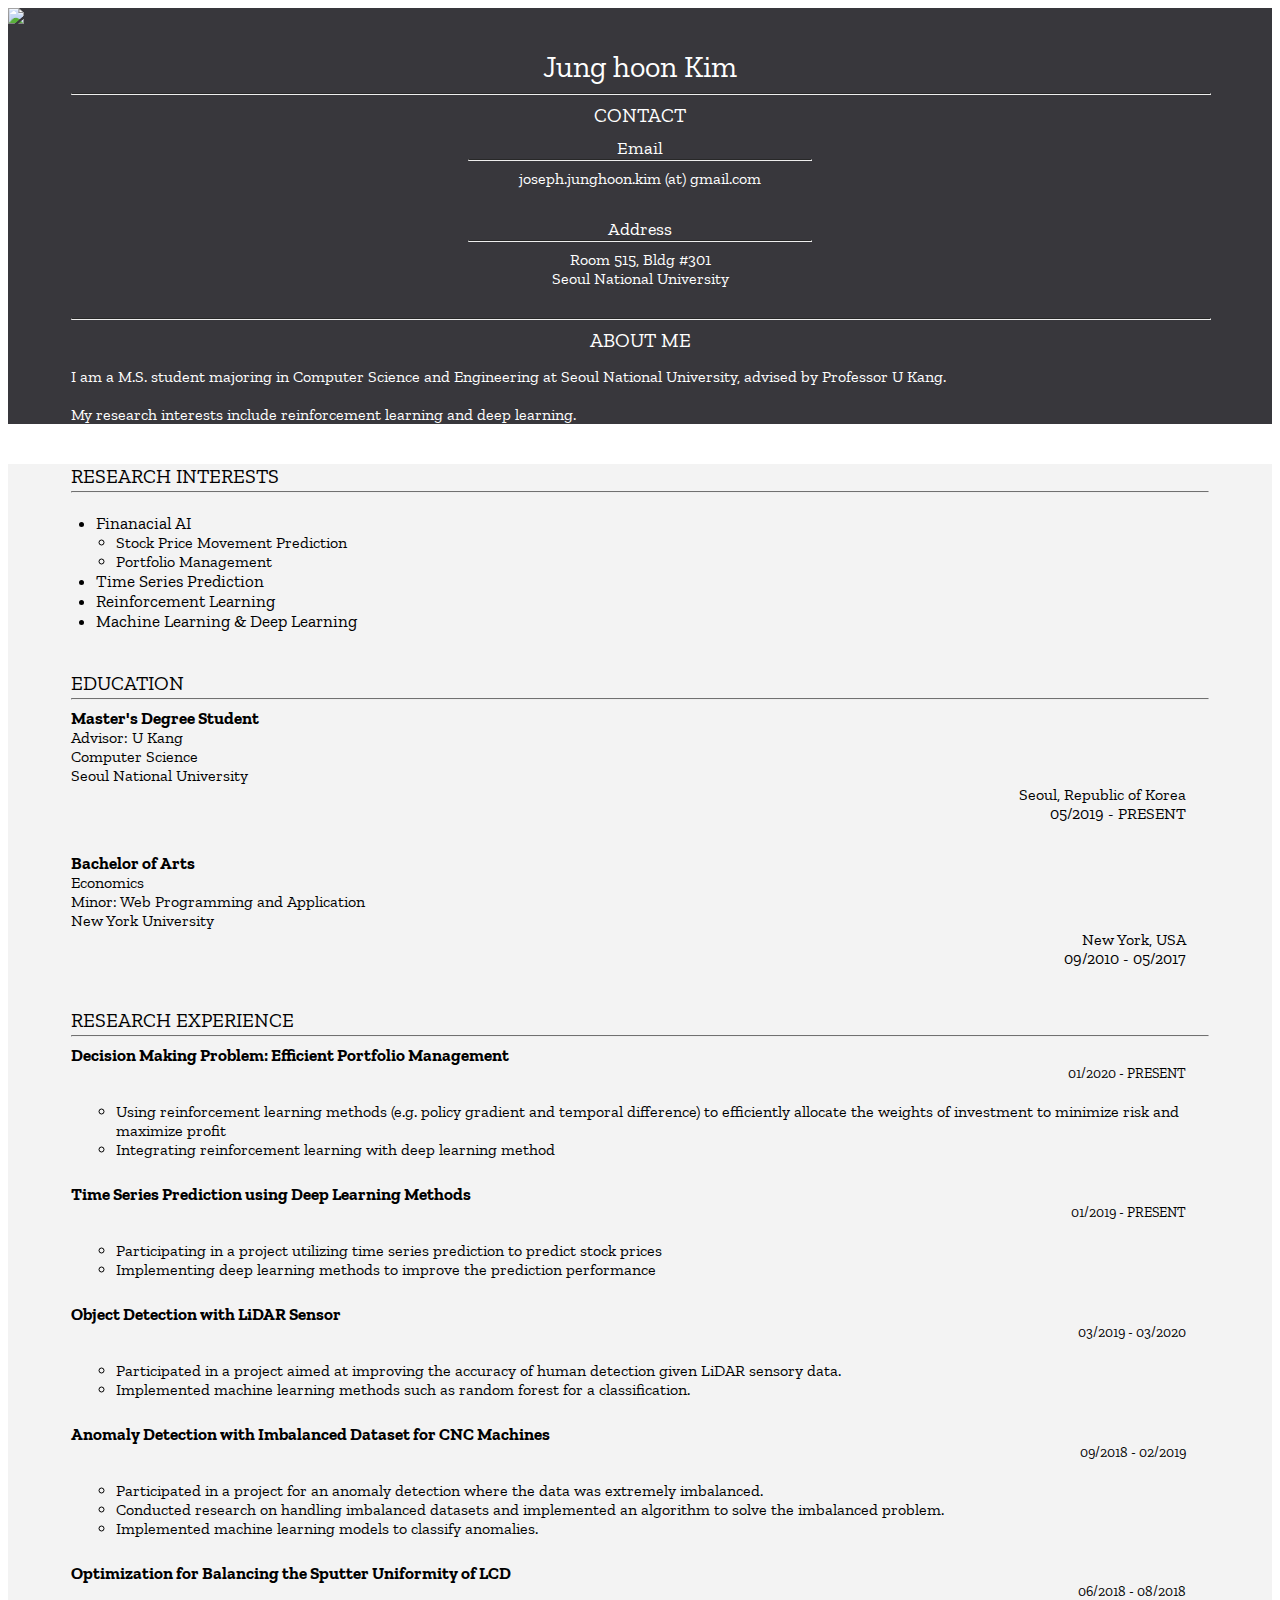
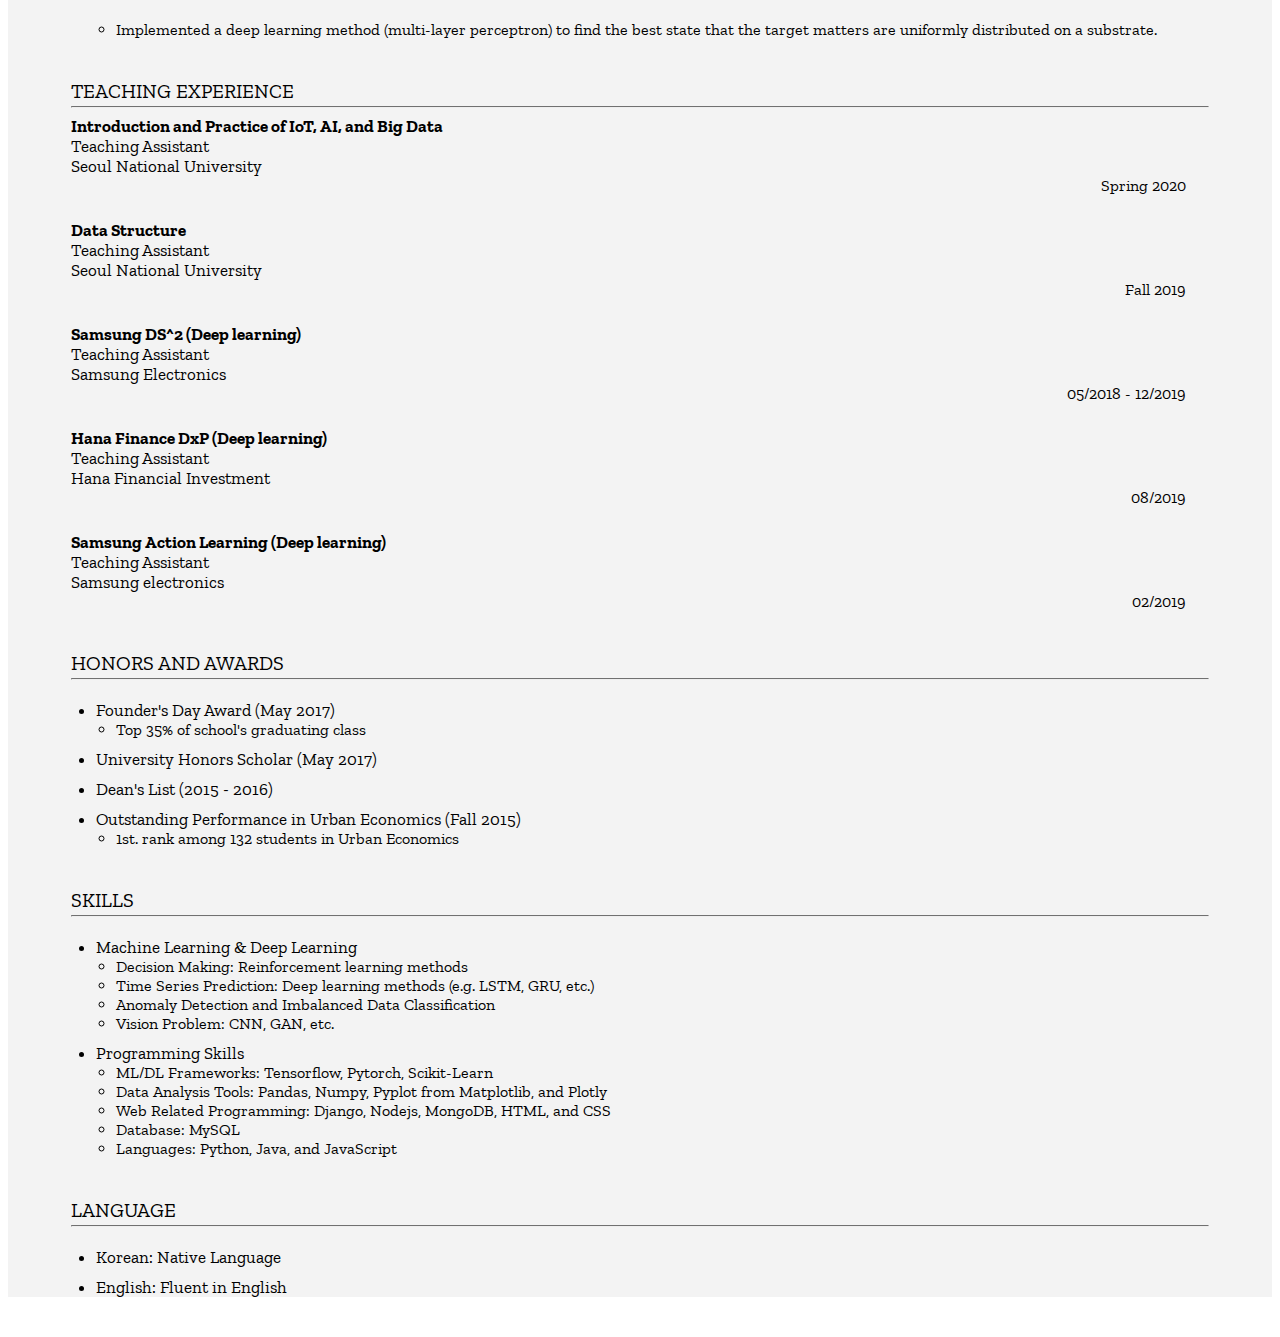
==== commit f58704bb: "Change font size" ====
--- a/index.html
+++ b/index.html
@@ -95,7 +95,7 @@
                                     <div class="main-bullet-sub-topic"><strong>Bachelor of Arts</strong></div>
                                     Economics
                                     <br>
-                                    Minored in Web Programming and Application
+                                    Minor: Web Programming and Application
                                     <br>
                                     New York University
                                 </div>
--- a/index.css
+++ b/index.css
@@ -101,6 +101,9 @@
     padding-left: 25px;
 }
 
+.education-left{
+    font-size: 16x;
+}
 .main-bullet-sub-topic{
     font-size: 17px;
 }
@@ -117,10 +120,6 @@
 .main-hor{
     border-top-color: rgb(196, 196, 196);
     margin-top: 3px;
-}
-
-.education-left{
-    font-size: 17px;
 }
 
 .education-right{
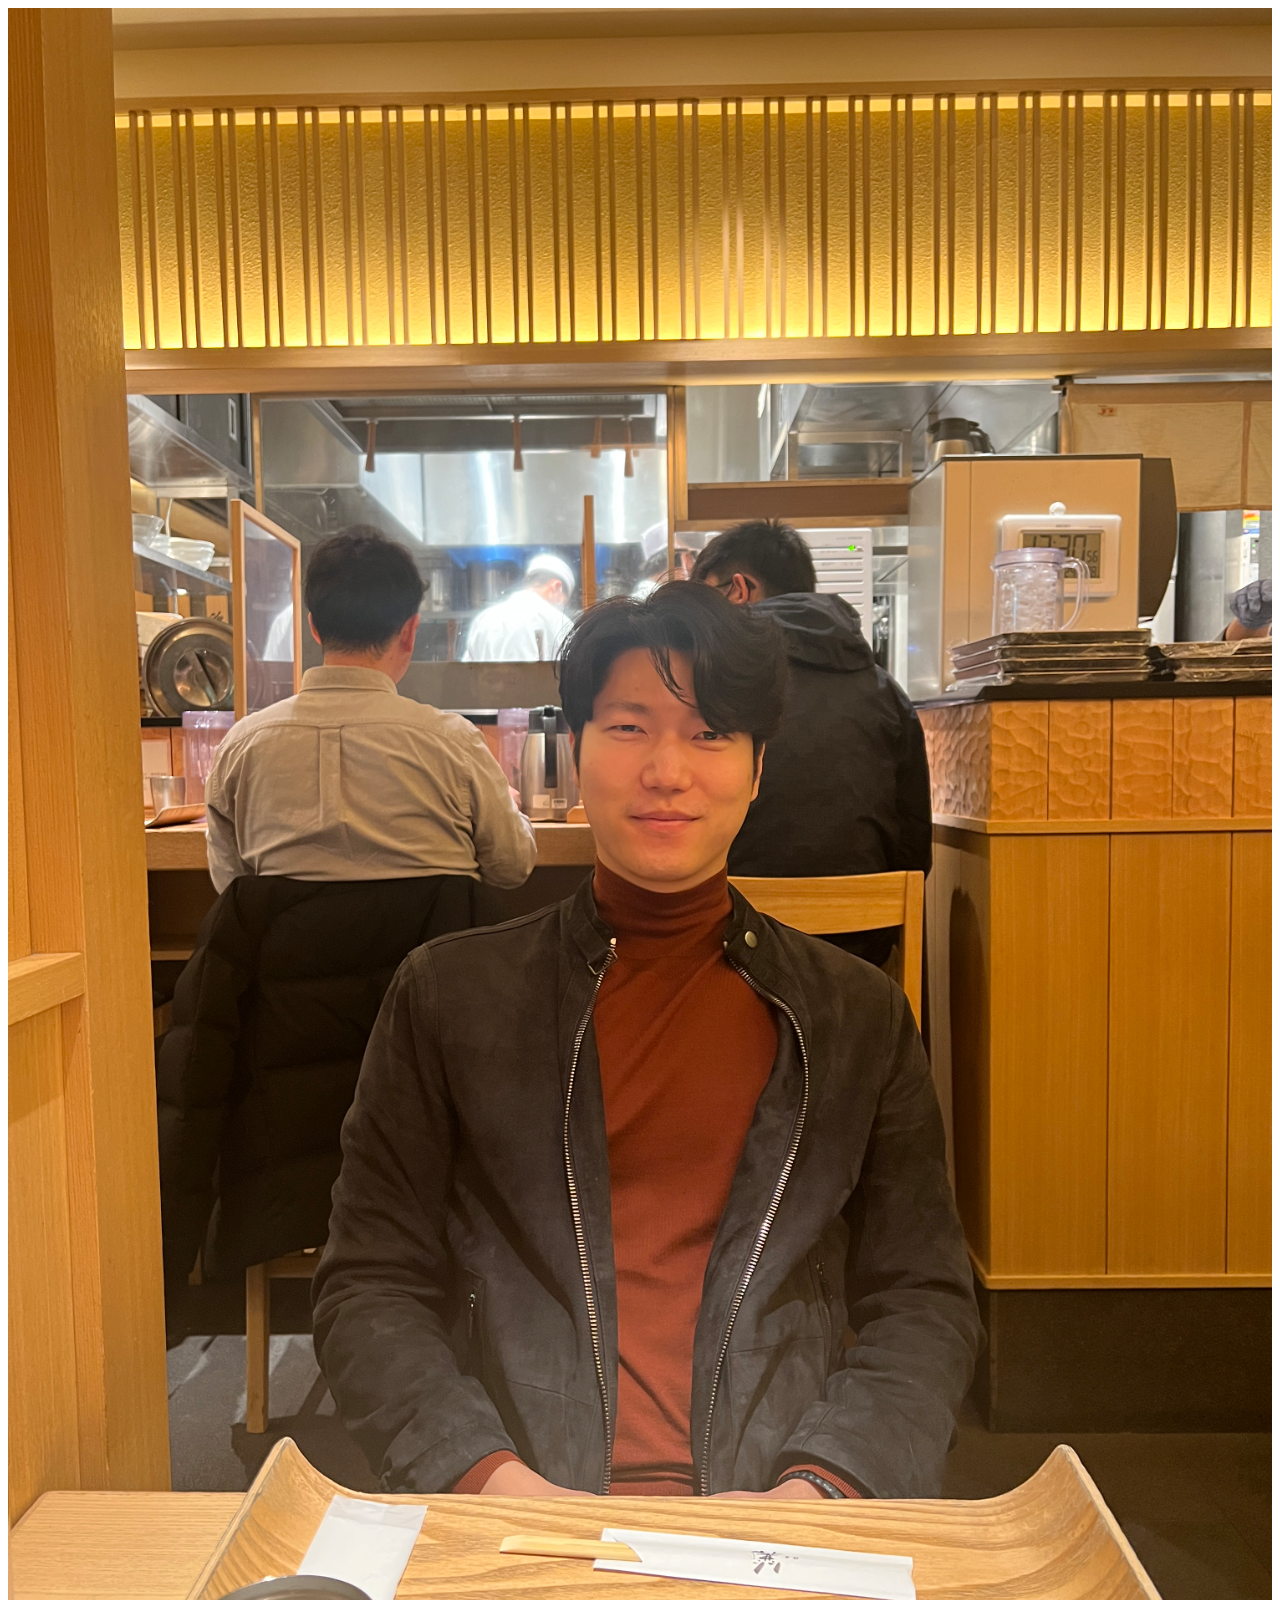
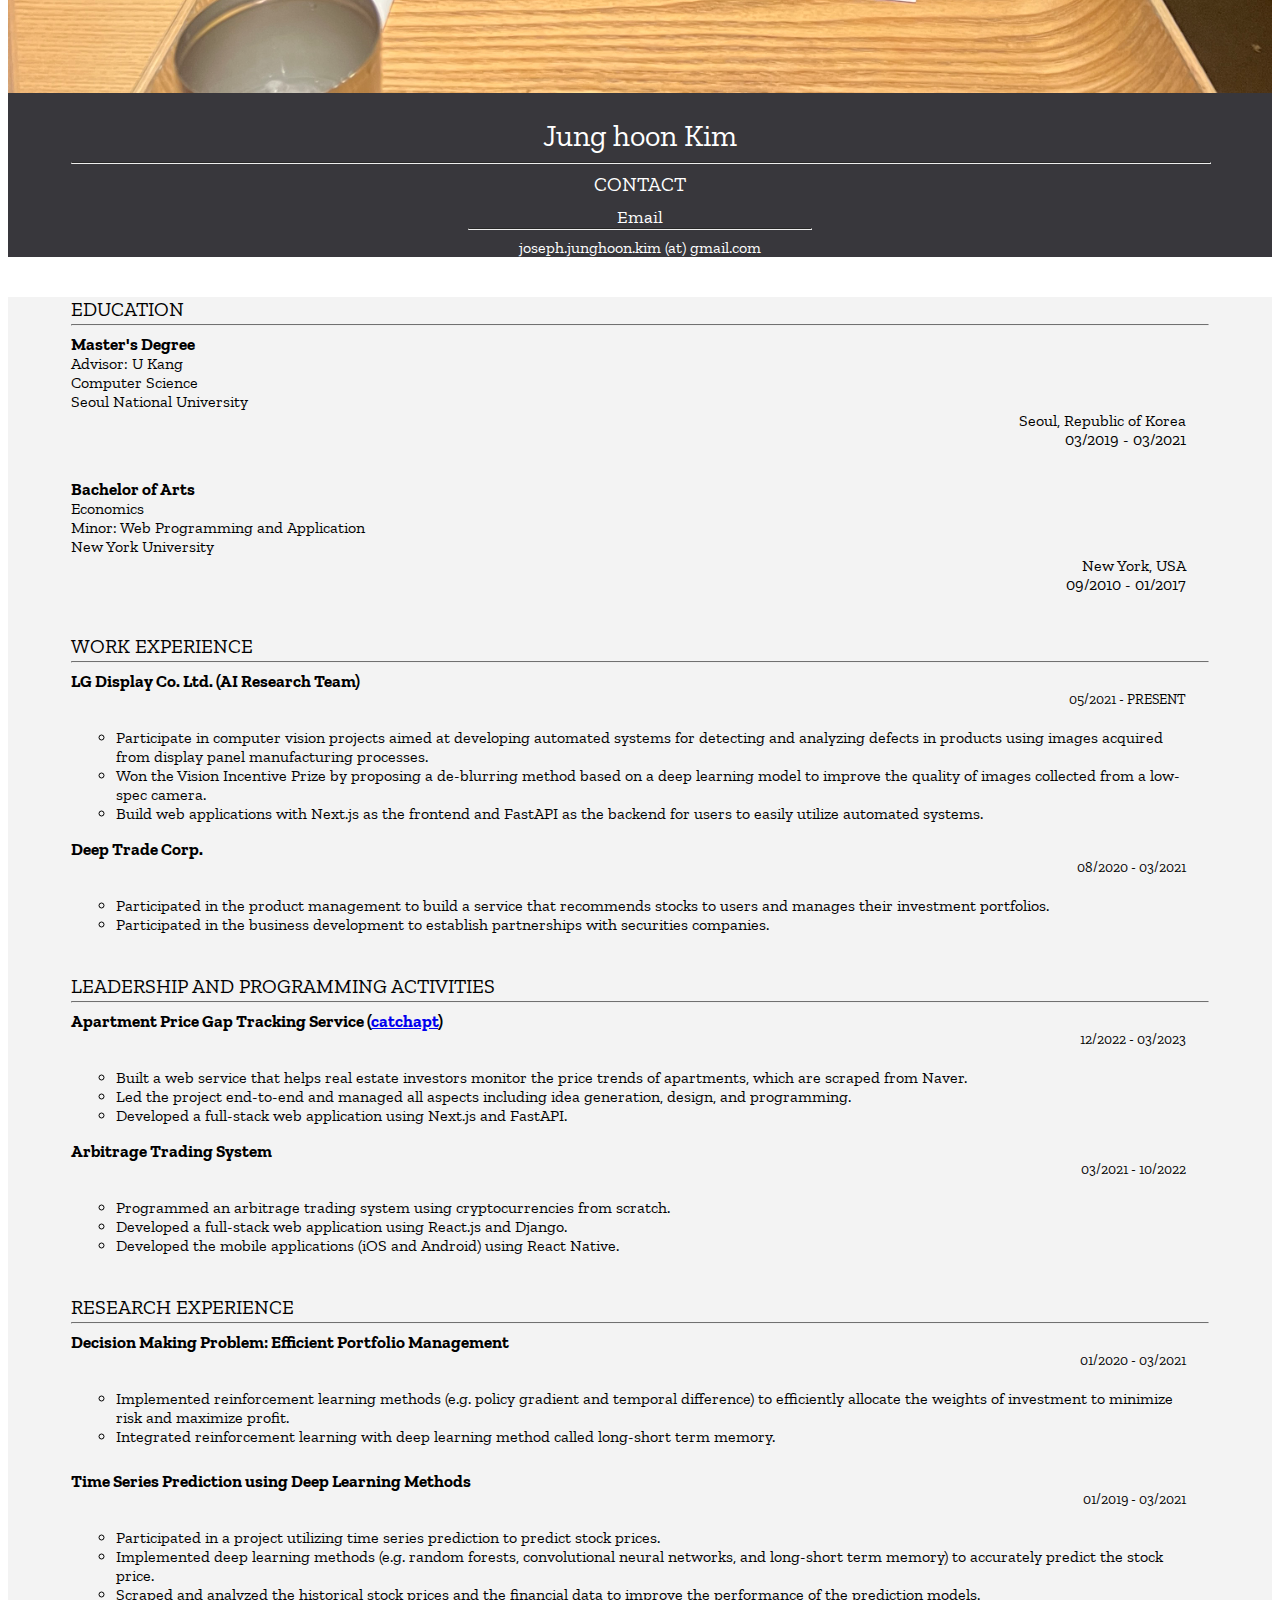
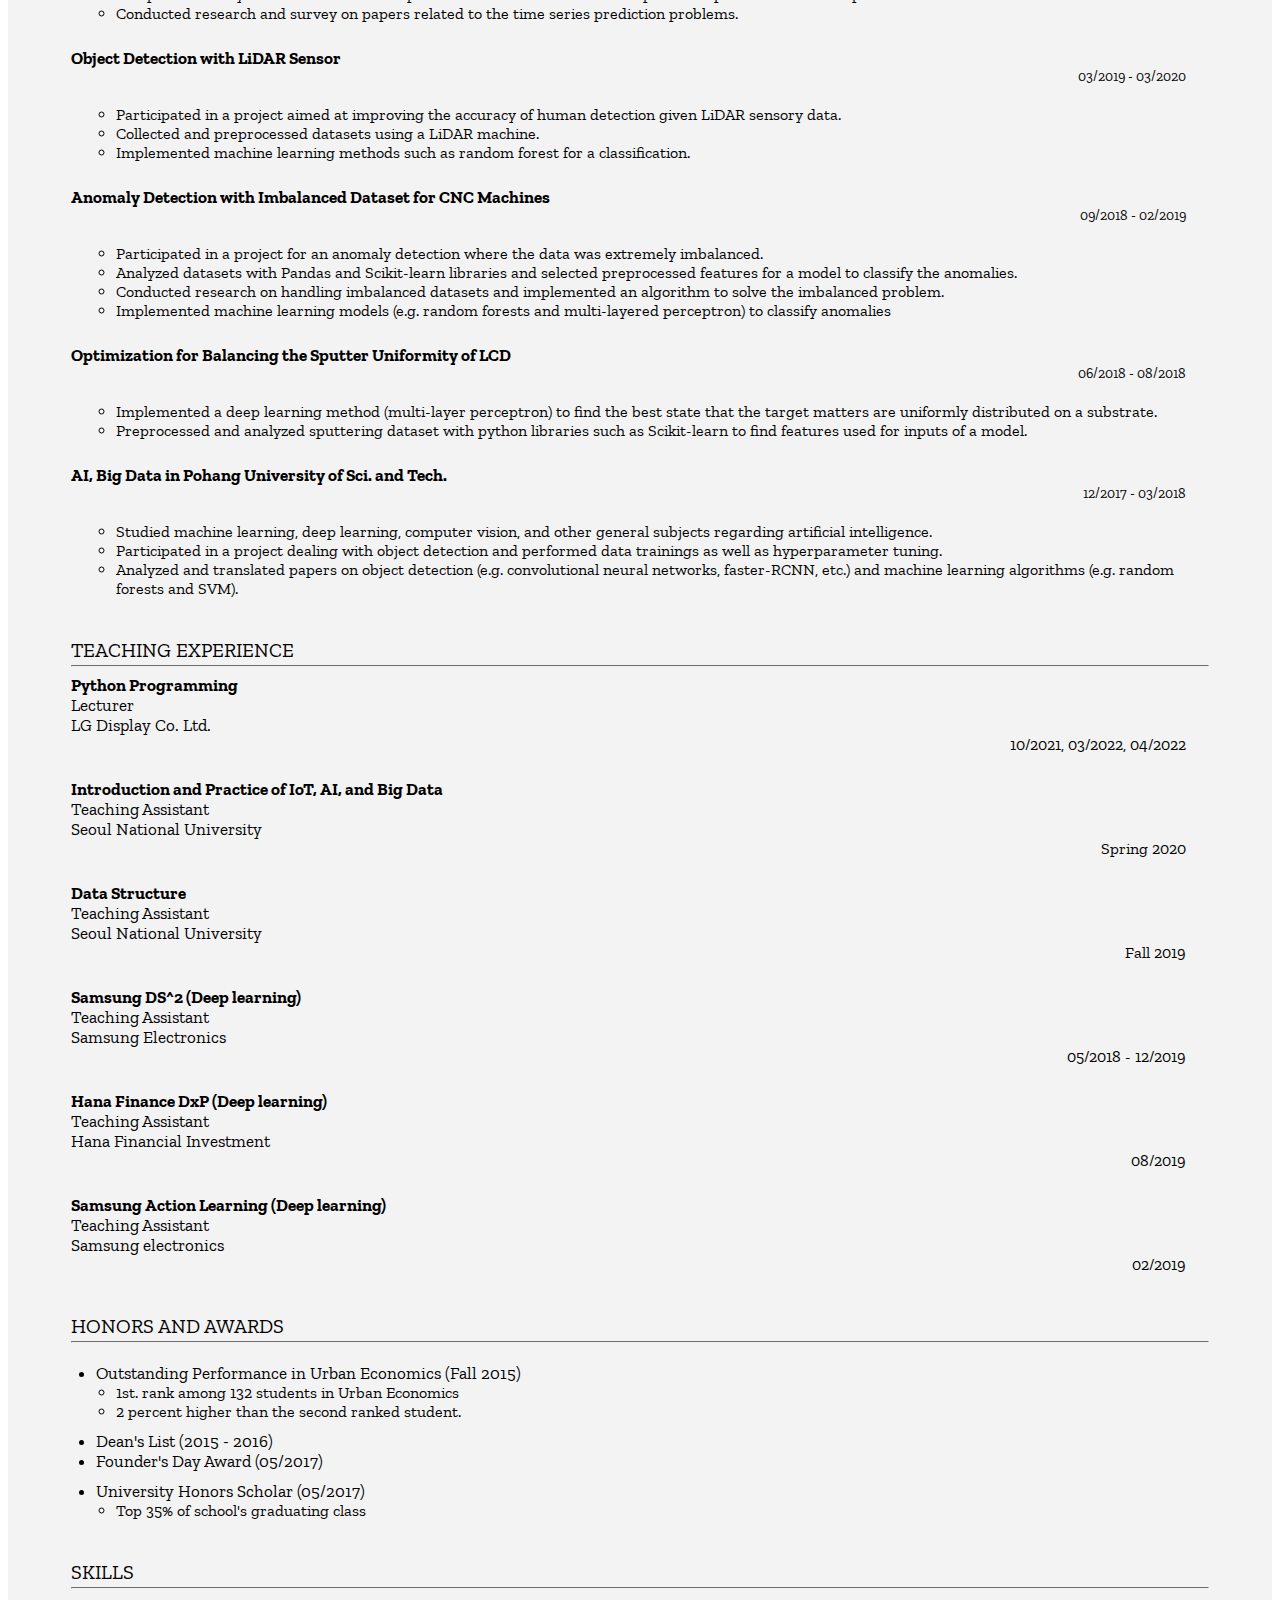
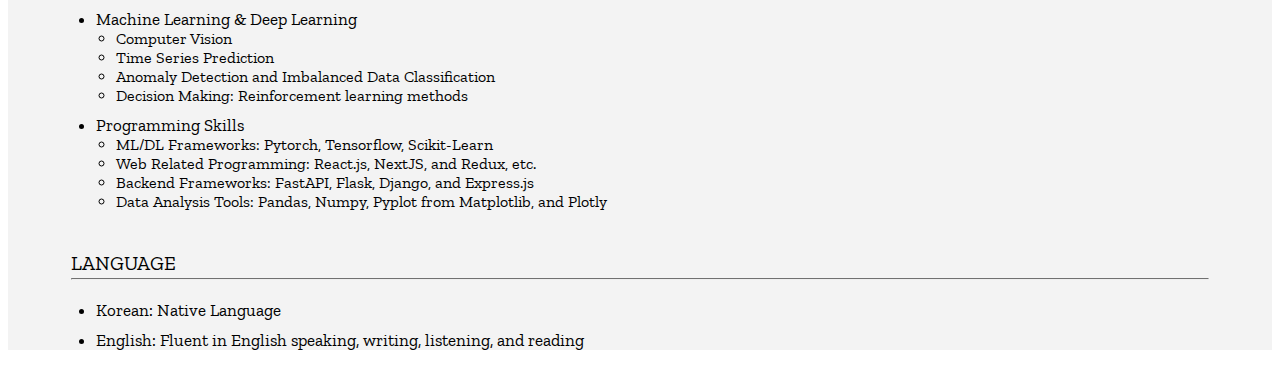
==== commit e36e428d: "Update" ====
--- a/index.html
+++ b/index.html
@@ -16,7 +16,7 @@
     <div class="container body-main">
         <div class='row justify-content-center'>
             <div class="col-md-4 profile">
-                <img src='images/me.png' class="profile-pic">
+                <img src='images/me.JPG' class="profile-pic">
 
                 <div class='profile-content'>
                     <div class="profile-name">Jung hoon Kim</div>
@@ -31,53 +31,18 @@
                     <div class="profile-sub-topic-content">
                         joseph.junghoon.kim (at) gmail.com
                     </div>
-
-                    <div class="profile-sub-topic">
-                        Address
-                    </div>
-                    <hr class="profile-sm-hor">
-                    <div class="profile-sub-topic-content">
-                        Room 515, Bldg #301 <br>
-                        Seoul National University
-                    </div>
-    
-    
-                    <hr class='profile-big-hor'>
-                    <div class="profile-topic">ABOUT ME</div>
-                    <div class="profile-sub-topic-content profile-about-content">
-                        I am a M.S. student majoring in Computer Science and Engineering at Seoul National University, advised by Professor U Kang.
-                        <br><br>
-                        My research interests include reinforcement learning and deep learning.
-                    </div>
                 </div>
             </div>
 
             <div class="col-md-8 right">
                 <div class="right-main">
                     <div class="main-item">
-                        <div class="main-topic">RESEARCH INTERESTS</div>
-                        <hr class="main-hor">
-                        <div class="main-content">
-                            <ul class="main-bullet">
-                                <li class='main-bullet-sub-topic'>Finanacial AI</li>
-                                <ul class="main-bullet-sub">
-                                    <li>Stock Price Movement Prediction</li>
-                                    <li>Portfolio Management</li>
-                                </ul>
-                                <li class='main-bullet-sub-topic'>Time Series Prediction</li>
-                                <li class='main-bullet-sub-topic'>Reinforcement Learning</li>
-                                <li class='main-bullet-sub-topic'>Machine Learning & Deep Learning</li>
-                            </ul>
-                        </div>
-                    </div>
-
-                    <div class="main-item">
                         <div class="main-topic">EDUCATION</div>
                         <hr class="main-hor">
                         <div class="main-content">
                             <div class="row">
                                 <div class="col-7 education-left">
-                                    <div class="main-bullet-sub-topic"><strong>Master's Degree Student</strong> </div>
+                                    <div class="main-bullet-sub-topic"><strong>Master's Degree</strong> </div>
                                     Advisor: U Kang
                                     <br>
                                     Computer Science
@@ -86,7 +51,7 @@
                                 </div>
                                 <div class="col-5 education-right main-bullet-sub">
                                     Seoul, Republic of Korea <br>
-                                    05/2019 - PRESENT
+                                    03/2019 - 03/2021
                                 </div>
                             </div>
 
@@ -101,9 +66,84 @@
                                 </div>
                                 <div class="col-5 education-right main-bullet-sub">
                                     New York, USA <br>
-                                    09/2010 - 05/2017
-                                </div>
-                            </div>
+                                    09/2010 - 01/2017
+                                </div>
+                            </div>
+                        </div>
+                    </div>
+
+                    <div class="main-item">
+                        <div class="main-topic">WORK EXPERIENCE</div>
+                        <hr class="main-hor">
+                        <div class="main-content">
+                            <div class="row">
+                                <div class="col-9 research-left main-bullet-sub-topic">
+                                    <strong>LG Display Co. Ltd. (AI Research Team)</strong>
+                                </div>
+                                <div class="col-3 research-right">
+                                    05/2021 - PRESENT
+                                </div>
+                            </div>
+                            <ul class="main-bullet">
+                                <ul class="main-bullet-sub">
+                                    <li>Participate in computer vision projects aimed at developing automated systems for detecting and analyzing defects in products using images acquired from display panel manufacturing processes.</li>
+                                    <li>Won the Vision Incentive Prize by proposing a de-blurring method based on a deep learning model to improve the quality of images collected from a low-spec camera.</li>
+                                    <li>Build web applications with Next.js as the frontend and FastAPI as the backend for users to easily utilize automated systems.</li>
+                                </ul>
+                            </ul>
+
+                            <div class="row">
+                                <div class="col-9 research-left main-bullet-sub-topic">
+                                    <strong>Deep Trade Corp.</strong>
+                                </div>
+                                <div class="col-3 research-right">
+                                    08/2020 - 03/2021
+                                </div>
+                            </div>
+                            <ul class="main-bullet">
+                                <ul class="main-bullet-sub">
+                                    <li>Participated in the product management to build a service that recommends stocks to users and manages their investment portfolios.</li>
+                                    <li>Participated in the business development to establish partnerships with securities companies.</li>
+                                </ul>
+                            </ul>
+                        </div>
+                    </div>
+
+                    <div class="main-item">
+                        <div class="main-topic">LEADERSHIP AND PROGRAMMING ACTIVITIES</div>
+                        <hr class="main-hor">
+                        <div class="main-content">
+                            <div class="row">
+                                <div class="col-9 research-left main-bullet-sub-topic">
+                                    <strong>Apartment Price Gap Tracking Service (<a href="https://catchapt.kr">catchapt</a>)</strong>
+                                </div>
+                                <div class="col-3 research-right">
+                                    12/2022 - 03/2023
+                                </div>
+                            </div>
+                            <ul class="main-bullet">
+                                <ul class="main-bullet-sub">
+                                    <li>Built a web service that helps real estate investors monitor the price trends of apartments, which are scraped from Naver.</li>
+                                    <li>Led the project end-to-end and managed all aspects including idea generation, design, and programming.</li>
+                                    <li>Developed a full-stack web application using Next.js and FastAPI.</li>
+                                </ul>
+                            </ul>
+
+                            <div class="row">
+                                <div class="col-9 research-left main-bullet-sub-topic">
+                                    <strong>Arbitrage Trading System</strong>
+                                </div>
+                                <div class="col-3 research-right">
+                                    03/2021 - 10/2022
+                                </div>
+                            </div>
+                            <ul class="main-bullet">
+                                <ul class="main-bullet-sub">
+                                    <li>Programmed an arbitrage trading system using cryptocurrencies from scratch.</li>
+                                    <li>Developed a full-stack web application using React.js and Django.</li>
+                                    <li>Developed the mobile applications (iOS and Android) using React Native.</li>
+                                </ul>
+                            </ul>
                         </div>
                     </div>
 
@@ -116,15 +156,13 @@
                                     <strong>Decision Making Problem: Efficient Portfolio Management</strong>
                                 </div>
                                 <div class="col-3 research-right">
-                                    01/2020 - PRESENT
-                                </div>
-                            </div>
-                            <ul class="main-bullet">
-                                <ul class="main-bullet-sub">
-                                    <li>Using reinforcement learning methods (e.g. policy gradient and temporal difference)
-                                        to efficiently allocate the weights of investment to minimize risk and maximize profit
-                                    </li>
-                                    <li>Integrating reinforcement learning with deep learning method</li>
+                                    01/2020 - 03/2021
+                                </div>
+                            </div>
+                            <ul class="main-bullet">
+                                <ul class="main-bullet-sub">
+                                    <li>Implemented reinforcement learning methods (e.g. policy gradient and temporal difference) to efficiently allocate the weights of investment to minimize risk and maximize profit.</li>
+                                    <li>Integrated reinforcement learning with deep learning method called long-short term memory.</li>
                                 </ul>
                             </ul>
 
@@ -133,13 +171,15 @@
                                     <strong>Time Series Prediction using Deep Learning Methods</strong>
                                 </div>
                                 <div class="col-3 research-right">
-                                    01/2019 - PRESENT
-                                </div>
-                            </div>
-                            <ul class="main-bullet">
-                                <ul class="main-bullet-sub">
-                                    <li>Participating in a project utilizing time series prediction to predict stock prices</li>
-                                    <li>Implementing deep learning methods to improve the prediction performance</li>
+                                    01/2019 - 03/2021
+                                </div>
+                            </div>
+                            <ul class="main-bullet">
+                                <ul class="main-bullet-sub">
+                                    <li>Participated in a project utilizing time series prediction to predict stock prices. </li>
+                                    <li>Implemented deep learning methods (e.g. random forests, convolutional neural networks, and long-short term memory) to accurately predict the stock price.</li>
+                                    <li>Scraped and analyzed the historical stock prices and the financial data to improve the performance of the prediction models.</li>
+                                    <li>Conducted research and survey on papers related to the time series prediction problems.</li>
                                 </ul>
                             </ul>
 
@@ -154,6 +194,7 @@
                             <ul class="main-bullet">
                                 <ul class="main-bullet-sub">
                                     <li>Participated in a project aimed at improving the accuracy of human detection given LiDAR sensory data.</li>
+                                    <li>Collected and preprocessed datasets using a LiDAR machine.</li>
                                     <li>Implemented machine learning methods such as random forest for a classification.</li>
                                 </ul>
                             </ul>
@@ -169,9 +210,9 @@
                             <ul class="main-bullet">
                                 <ul class="main-bullet-sub">
                                     <li>Participated in a project for an anomaly detection where the data was extremely imbalanced.</li>
-                                    <li>Conducted research on handling imbalanced datasets and implemented an algorithm to solve
-                                        the imbalanced problem.</li>
-                                    <li>Implemented machine learning models to classify anomalies.</li>
+                                    <li>Analyzed datasets with Pandas and Scikit-learn libraries and selected preprocessed features for a model to classify the anomalies.</li>
+                                    <li>Conducted research on handling imbalanced datasets and implemented an algorithm to solve the imbalanced problem.</li>
+                                    <li>Implemented machine learning models (e.g. random forests and multi-layered perceptron) to classify anomalies</li>
                                 </ul>
                             </ul>
 
@@ -186,6 +227,23 @@
                             <ul class="main-bullet">
                                 <ul class="main-bullet-sub">
                                     <li>Implemented a deep learning method (multi-layer perceptron) to find the best state that the target matters are uniformly distributed on a substrate.</li>
+                                    <li>Preprocessed and analyzed sputtering dataset with python libraries such as Scikit-learn to find features used for inputs of a model.</li>
+                                </ul>
+                            </ul>
+
+                            <div class="row research-space">
+                                <div class="col-9 research-left main-bullet-sub-topic">
+                                    <strong>AI, Big Data in Pohang University of Sci. and Tech.</strong>
+                                </div>
+                                <div class="col-3 research-right">
+                                    12/2017 - 03/2018
+                                </div>
+                            </div>
+                            <ul class="main-bullet">
+                                <ul class="main-bullet-sub">
+                                    <li>Studied machine learning, deep learning, computer vision, and other general subjects regarding artificial intelligence.</li>
+                                    <li>Participated in a project dealing with object detection and performed data trainings as well as hyperparameter tuning.</li>
+                                    <li>Analyzed and translated papers on object detection (e.g. convolutional neural networks, faster-RCNN, etc.) and machine learning algorithms (e.g. random forests and SVM).</li>
                                 </ul>
                             </ul>
                         </div>
@@ -197,6 +255,20 @@
                         <div class="main-content">
                             <div class="row">
                                 <div class="col-9 teaching-left">
+                                    <div class="main-bullet-sub-topic"><strong>Python Programming</strong></div>
+                                    <div>
+                                        Lecturer
+                                        <br>
+                                        LG Display Co. Ltd.
+                                    </div>
+                                </div>
+                                <div class="col-3 teaching-right">
+                                    10/2021, 03/2022, 04/2022
+                                </div>
+                            </div>
+
+                            <div class="row teaching-space">
+                                <div class="col-9 teaching-left">
                                     <div class="main-bullet-sub-topic"><strong>Introduction and Practice of IoT, AI, and Big Data</strong></div>
                                     <div>
                                         Teaching Assistant
@@ -273,16 +345,17 @@
                         <hr class="main-hor">
                         <div class="main-content">
                             <ul class="main-bullet">
-                                <li class="main-bullet-sub-topic">Founder's Day Award (May 2017)</li>
+                                <li class="main-bullet-sub-topic honors">Outstanding Performance in Urban Economics (Fall 2015)</li>
+                                <ul class="main-bullet-sub">
+                                    <li>1st. rank among 132 students in Urban Economics</li>
+                                    <li>2 percent higher than the second ranked student.</li>
+                                </ul>
+                                <li class="main-bullet-sub-topic honors">Dean's List (2015 - 2016)</li>
+                                <li class="main-bullet-sub-topic">Founder's Day Award (05/2017)</li>
+                                <li class="main-bullet-sub-topic honors">University Honors Scholar (05/2017)</li>
                                 <ul class="main-bullet-sub">
                                     <li>Top 35% of school's graduating class</li>
                                 </ul>
-                                <li class="main-bullet-sub-topic honors">University Honors Scholar (May 2017)</li>
-                                <li class="main-bullet-sub-topic honors">Dean's List (2015 - 2016)</li>
-                                <li class="main-bullet-sub-topic honors">Outstanding Performance in Urban Economics (Fall 2015)</li>
-                                <ul class="main-bullet-sub">
-                                    <li>1st. rank among 132 students in Urban Economics</li>
-                                </ul>
                             </ul>
                         </div>
                     </div>
@@ -294,18 +367,17 @@
                             <ul class="main-bullet">
                                 <li class='main-bullet-sub-topic'>Machine Learning & Deep Learning</li>
                                 <ul class="main-bullet-sub">
+                                    <li>Computer Vision</li>
+                                    <li>Time Series Prediction</li>
+                                    <li>Anomaly Detection and Imbalanced Data Classification</li>
                                     <li>Decision Making: Reinforcement learning methods</li>
-                                    <li>Time Series Prediction: Deep learning methods (e.g. LSTM, GRU, etc.)</li>
-                                    <li>Anomaly Detection and Imbalanced Data Classification</li>
-                                    <li>Vision Problem: CNN, GAN, etc.</li>
                                 </ul>
                                 <li class='main-bullet-sub-topic honors'>Programming Skills</li>
                                 <ul class="main-bullet-sub">
-                                    <li>ML/DL Frameworks: Tensorflow, Pytorch, Scikit-Learn</li>
+                                    <li>ML/DL Frameworks: Pytorch, Tensorflow, Scikit-Learn</li>
+                                    <li>Web Related Programming: React.js, NextJS, and Redux, etc.</li>
+                                    <li>Backend Frameworks: FastAPI, Flask, Django, and Express.js</li>
                                     <li>Data Analysis Tools: Pandas, Numpy, Pyplot from Matplotlib, and Plotly</li>
-                                    <li>Web Related Programming: Django, Nodejs, MongoDB, HTML, and CSS</li>
-                                    <li>Database: MySQL</li>
-                                    <li>Languages: Python, Java, and JavaScript</li>
                                 </ul>
                             </ul>
                         </div>
@@ -317,7 +389,7 @@
                         <div class="main-content">
                             <ul class="main-bullet">
                                 <li class='main-bullet-sub-topic'>Korean: Native Language</li>
-                                <li class='main-bullet-sub-topic honors'>English: Fluent in English</li>
+                                <li class='main-bullet-sub-topic honors'>English: Fluent in English speaking, writing, listening, and reading</li>
                             </ul>
                         </div>
                     </div>
